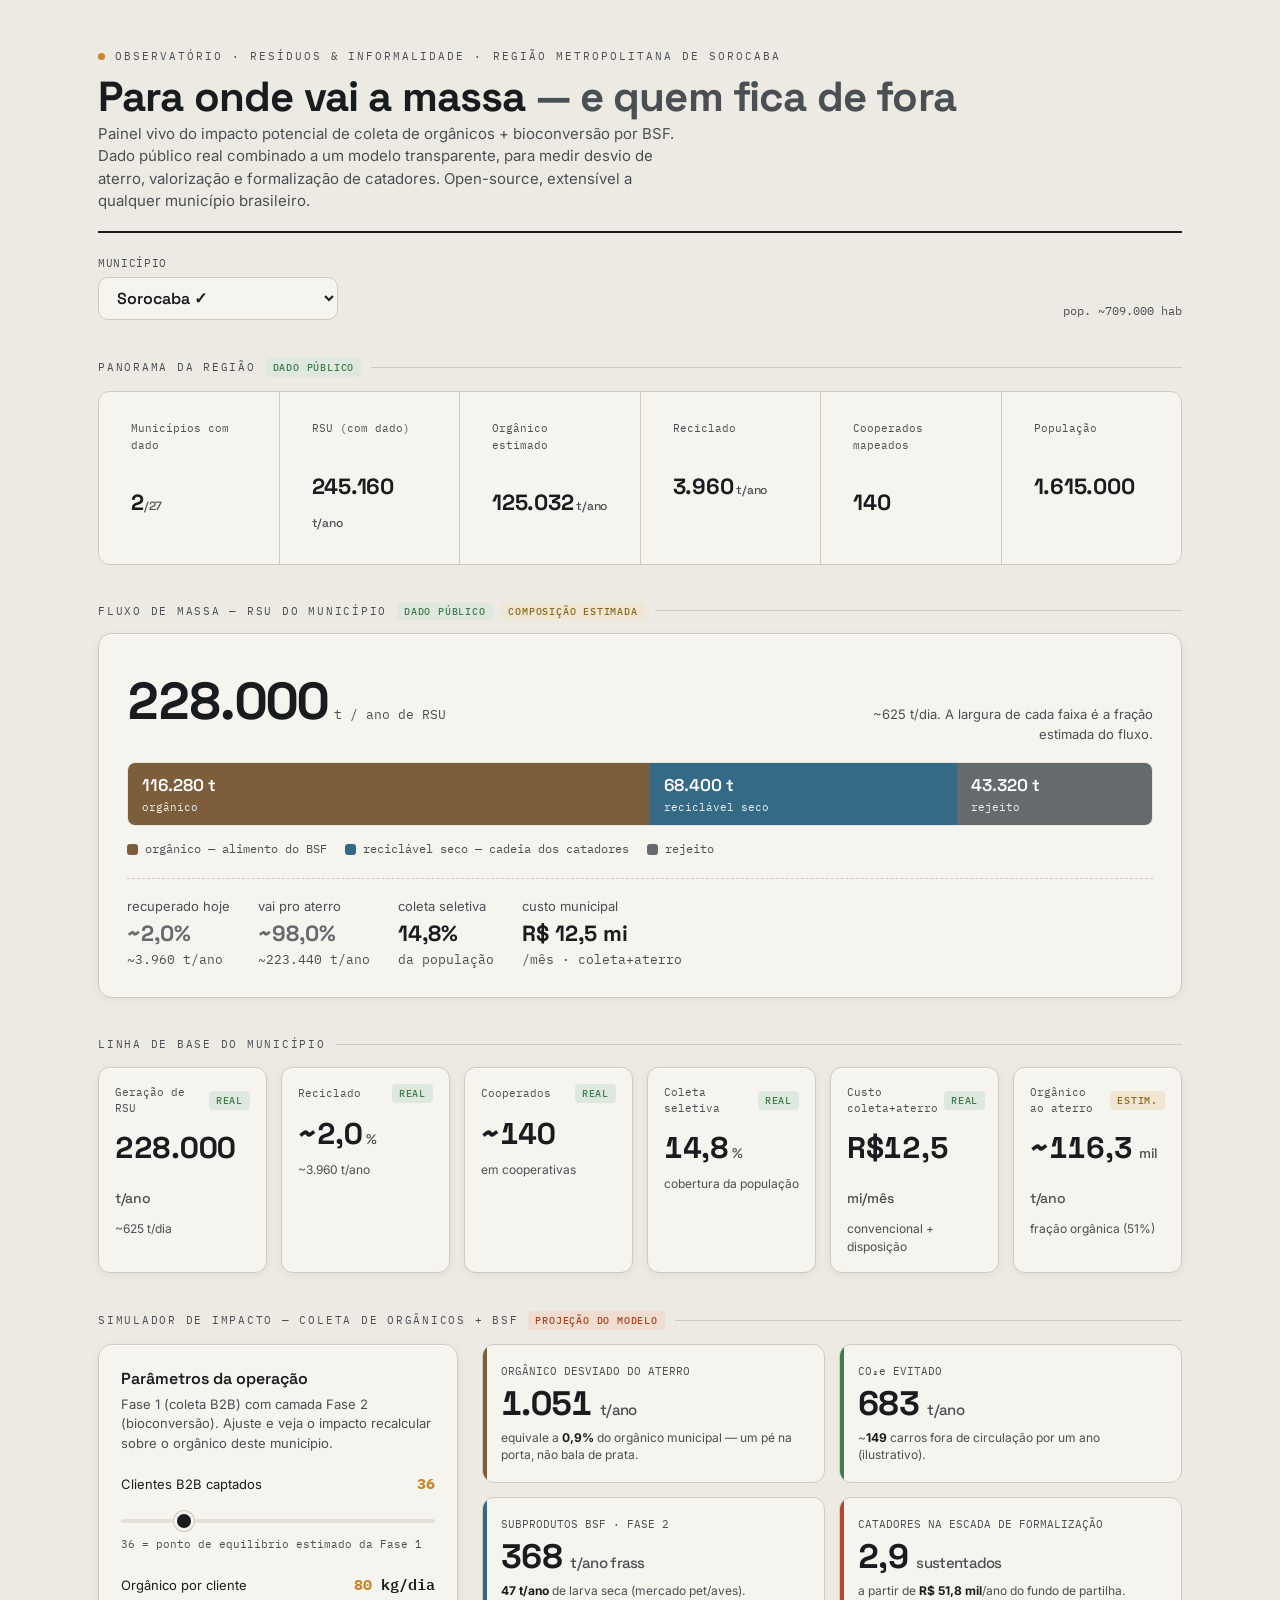
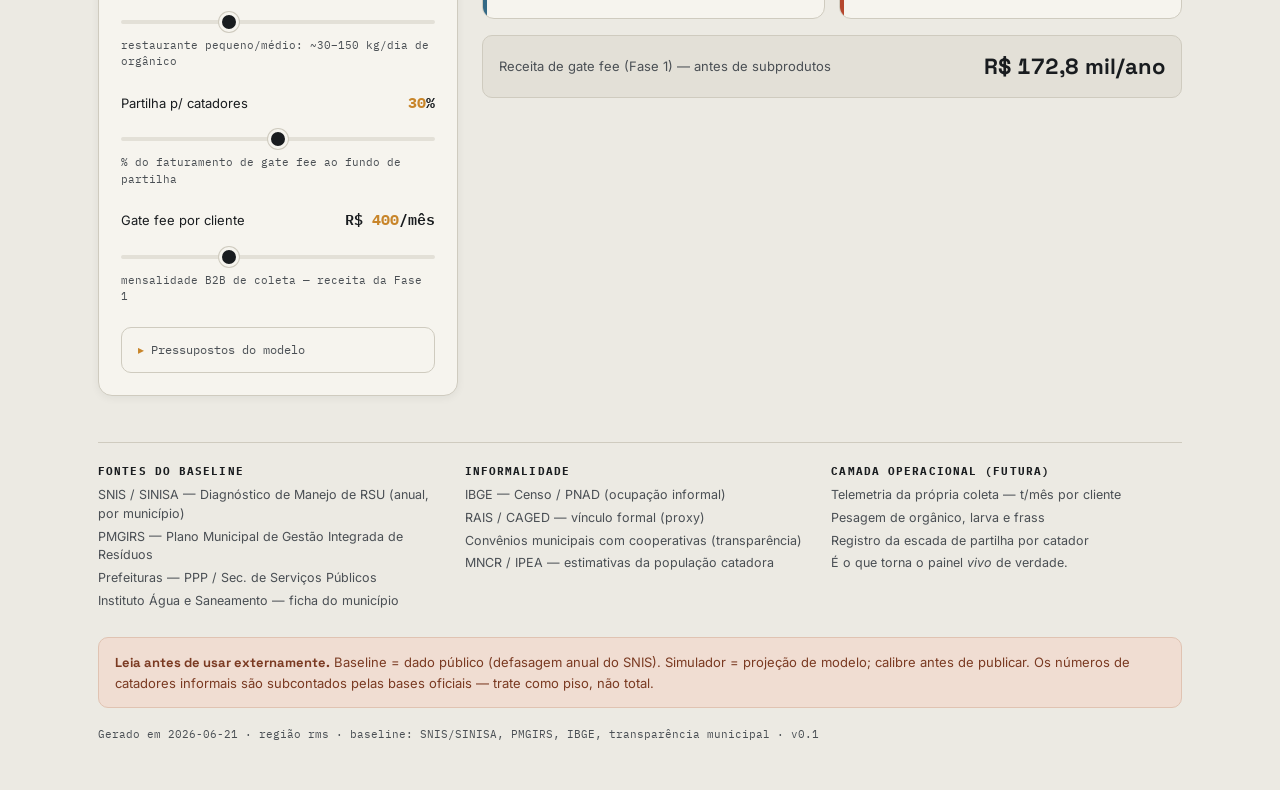
==== site/index.html @ 4cd25c48 "Painel vivo e open-source de resíduos sólidos e informalidade por município brasileiro. Dado público" ====
<!DOCTYPE html>
<html lang="pt-BR">
<head>
<meta charset="UTF-8">
<meta name="viewport" content="width=device-width, initial-scale=1.0">
<title>Observatório de Resíduos &amp; Informalidade</title>
<link rel="preconnect" href="https://fonts.googleapis.com">
<link rel="preconnect" href="https://fonts.gstatic.com" crossorigin>
<link href="https://fonts.googleapis.com/css2?family=Space+Grotesk:wght@400;500;600;700&family=Inter:wght@400;500;600&family=IBM+Plex+Mono:wght@400;500;600&display=swap" rel="stylesheet">
<link rel="stylesheet" href="styles.css">
</head>
<body>

<header>
  <div class="eyebrow"><span class="dot"></span> Observatório · Resíduos &amp; Informalidade · <span id="regName">—</span></div>
  <h1>Para onde vai a massa <em>— e quem fica de fora</em></h1>
  <p class="sub">Painel vivo do impacto potencial de coleta de orgânicos + bioconversão por BSF. Dado público real combinado a um modelo transparente, para medir desvio de aterro, valorização e formalização de catadores. Open-source, extensível a qualquer município brasileiro.</p>
</header>

<div class="controls-top">
  <div class="selwrap">
    <label for="citySel">Município</label>
    <select id="citySel" aria-label="Selecionar município"></select>
  </div>
  <div class="pop" id="popline">—</div>
</div>

<div class="seclabel">Panorama da região <span class="tag real">dado público</span></div>
<div class="region-strip" id="regionStrip"></div>

<div class="seclabel">Fluxo de massa — RSU do município <span id="flowTags"></span></div>
<div id="flowSlot"></div>

<div class="seclabel">Linha de base do município</div>
<div class="kpis" id="kpis"></div>

<div class="seclabel">Simulador de impacto — Coleta de orgânicos + BSF <span class="tag proj">projeção do modelo</span></div>
<div class="sim">
  <div class="panel">
    <h3>Parâmetros da operação</h3>
    <p class="ph">Fase 1 (coleta B2B) com camada Fase 2 (bioconversão). Ajuste e veja o impacto recalcular sobre o orgânico deste município.</p>

    <div class="ctrl">
      <label>Clientes B2B captados <span class="cv mono"><b id="vCli">36</b></span></label>
      <input type="range" id="sCli" min="0" max="200" value="36" step="1">
      <div class="hint" id="hCli"></div>
    </div>
    <div class="ctrl">
      <label>Orgânico por cliente <span class="cv mono"><b id="vKg">80</b> kg/dia</span></label>
      <input type="range" id="sKg" min="20" max="200" value="80" step="5">
      <div class="hint">restaurante pequeno/médio: ~30–150 kg/dia de orgânico</div>
    </div>
    <div class="ctrl">
      <label>Partilha p/ catadores <span class="cv mono"><b id="vSh">30</b>%</span></label>
      <input type="range" id="sSh" min="0" max="60" value="30" step="5">
      <div class="hint">% do faturamento de gate fee ao fundo de partilha</div>
    </div>
    <div class="ctrl">
      <label>Gate fee por cliente <span class="cv mono">R$ <b id="vFee">400</b>/mês</span></label>
      <input type="range" id="sFee" min="150" max="900" value="400" step="25">
      <div class="hint">mensalidade B2B de coleta — receita da Fase 1</div>
    </div>

    <details class="assump"><summary>Pressupostos do modelo</summary>
      <div class="ab" id="assumpBody"></div>
    </details>
  </div>

  <div>
    <div class="out">
      <div class="ocard c1"><div class="o-lab">ORGÂNICO DESVIADO DO ATERRO</div>
        <div class="o-val mono"><span id="oDiv">—</span> <small>t/ano</small></div>
        <div class="o-sub" id="oDivSub"></div></div>
      <div class="ocard c2"><div class="o-lab">CO₂e EVITADO</div>
        <div class="o-val mono"><span id="oCO2">—</span> <small>t/ano</small></div>
        <div class="o-sub">~<b id="oCars">—</b> carros fora de circulação por um ano (ilustrativo).</div></div>
      <div class="ocard c3"><div class="o-lab">SUBPRODUTOS BSF · FASE 2</div>
        <div class="o-val mono"><span id="oFrass">—</span> <small>t/ano frass</small></div>
        <div class="o-sub"><b id="oLarva">—</b> de larva seca (mercado pet/aves).</div></div>
      <div class="ocard c4"><div class="o-lab">CATADORES NA ESCADA DE FORMALIZAÇÃO</div>
        <div class="o-val mono"><span id="oCat">—</span> <small>sustentados</small></div>
        <div class="o-sub">a partir de <b id="oPool">—</b>/ano do fundo de partilha.</div></div>
    </div>
    <div class="revline">
      <span class="rl-lab">Receita de gate fee (Fase 1) — antes de subprodutos</span>
      <span class="rl-val mono" id="rev">—</span>
    </div>
  </div>
</div>

<footer>
  <div class="srcgrid">
    <div><h4>Fontes do baseline</h4>
      <p>SNIS / SINISA — Diagnóstico de Manejo de RSU (anual, por município)</p>
      <p>PMGIRS — Plano Municipal de Gestão Integrada de Resíduos</p>
      <p>Prefeituras — PPP / Sec. de Serviços Públicos</p>
      <p>Instituto Água e Saneamento — ficha do município</p></div>
    <div><h4>Informalidade</h4>
      <p>IBGE — Censo / PNAD (ocupação informal)</p>
      <p>RAIS / CAGED — vínculo formal (proxy)</p>
      <p>Convênios municipais com cooperativas (transparência)</p>
      <p>MNCR / IPEA — estimativas da população catadora</p></div>
    <div><h4>Camada operacional (futura)</h4>
      <p>Telemetria da própria coleta — t/mês por cliente</p>
      <p>Pesagem de orgânico, larva e frass</p>
      <p>Registro da escada de partilha por catador</p>
      <p>É o que torna o painel <em>vivo</em> de verdade.</p></div>
  </div>
  <div class="caveat" id="caveat"></div>
  <div class="foot-meta" id="footMeta">—</div>
</footer>

<script src="app.js"></script>
</body>
</html>
---- site/styles.css ----
:root{
  --paper:#ECEAE3; --paper-2:#E3E0D7; --card:#F6F4EE;
  --ink:#191C1F; --ink-2:#4A4F54; --line:#CFCBBF;
  --organic:#7C5E3C; --recic:#356A86; --rejeito:#646A6E;
  --desvio:#C8852A; --catador:#B5472E; --good:#3E7C4E;
  --shadow:0 1px 0 #fff inset, 0 2px 8px rgba(25,28,31,.06);
}
*{box-sizing:border-box;margin:0;padding:0}
html{-webkit-text-size-adjust:100%}
body{background:var(--paper);color:var(--ink);font-family:'Inter',system-ui,sans-serif;
  line-height:1.5;padding:clamp(16px,4vw,48px);max-width:1180px;margin:0 auto}
.mono{font-family:'IBM Plex Mono',monospace;font-variant-numeric:tabular-nums}
h1,h2,h3,.disp{font-family:'Space Grotesk',sans-serif}
a{color:var(--recic)}

header{border-bottom:2px solid var(--ink);padding-bottom:18px;margin-bottom:6px}
.eyebrow{font-family:'IBM Plex Mono',monospace;font-size:11px;letter-spacing:.18em;
  text-transform:uppercase;color:var(--ink-2);display:flex;gap:10px;align-items:center;flex-wrap:wrap}
.eyebrow .dot{width:7px;height:7px;border-radius:50%;background:var(--desvio);display:inline-block}
h1{font-size:clamp(26px,5vw,42px);font-weight:700;letter-spacing:-.02em;line-height:1.05;margin:10px 0 4px}
h1 em{font-style:normal;color:var(--ink-2)}
.sub{color:var(--ink-2);font-size:15px;max-width:64ch}

.controls-top{display:flex;justify-content:space-between;align-items:flex-end;gap:16px;flex-wrap:wrap;margin:22px 0 10px}
.selwrap{display:flex;flex-direction:column;gap:6px}
.selwrap label{font-family:'IBM Plex Mono';font-size:11px;letter-spacing:.06em;text-transform:uppercase;color:var(--ink-2)}
select{font-family:'Space Grotesk';font-weight:600;font-size:16px;padding:9px 14px;border:1px solid var(--line);
  border-radius:10px;background:var(--card);color:var(--ink);min-width:240px;cursor:pointer}
select:focus-visible{outline:2px solid var(--desvio);outline-offset:2px}
.pop{font-family:'IBM Plex Mono';font-size:12px;color:var(--ink-2);text-align:right}

.seclabel{font-family:'IBM Plex Mono';font-size:11px;letter-spacing:.16em;text-transform:uppercase;
  color:var(--ink-2);margin:38px 0 14px;display:flex;align-items:center;gap:10px}
.seclabel::after{content:"";flex:1;height:1px;background:var(--line)}
.tag{font-family:'IBM Plex Mono';font-size:10px;letter-spacing:.08em;padding:2px 7px;border-radius:4px;text-transform:uppercase;font-weight:500;white-space:nowrap}
.tag.real{background:#dfe8df;color:var(--good)} .tag.est{background:#efe6d4;color:#8a6a1f}
.tag.proj,.tag.pend{background:#f0ddd2;color:#a8431f}

.region-strip{display:grid;grid-template-columns:repeat(auto-fit,minmax(140px,1fr));gap:1px;background:var(--line);
  border:1px solid var(--line);border-radius:12px;overflow:hidden;margin-bottom:8px}
.region-strip div{background:var(--card);padding:14px 16px}
.region-strip .rs-l{font-family:'IBM Plex Mono';font-size:11px;color:var(--ink-2);margin-bottom:5px}
.region-strip .rs-v{font-family:'Space Grotesk';font-weight:700;font-size:22px;letter-spacing:-.01em}
.region-strip .rs-v small{font-size:12px;color:var(--ink-2);font-weight:500}

.flowwrap{background:var(--card);border:1px solid var(--line);border-radius:14px;padding:clamp(18px,3vw,28px);box-shadow:var(--shadow)}
.flow-top{display:flex;justify-content:space-between;align-items:baseline;flex-wrap:wrap;gap:8px}
.flow-total .n{font-family:'Space Grotesk';font-size:clamp(30px,6vw,52px);font-weight:700;letter-spacing:-.02em}
.flow-total .u{font-family:'IBM Plex Mono';font-size:13px;color:var(--ink-2);margin-left:6px}
.flow-cap{font-size:13px;color:var(--ink-2);max-width:36ch;text-align:right}
.bar{display:flex;height:64px;border-radius:8px;overflow:hidden;margin:18px 0 6px;border:1px solid rgba(0,0,0,.06)}
.seg{display:flex;flex-direction:column;justify-content:center;padding:0 14px;color:#fff;
  transition:flex-basis .6s cubic-bezier(.4,0,.2,1);min-width:0}
.seg .sl{font-family:'IBM Plex Mono';font-size:11px;opacity:.9;white-space:nowrap;overflow:hidden;text-overflow:ellipsis}
.seg .sv{font-family:'Space Grotesk';font-weight:600;font-size:clamp(13px,2vw,17px)}
.seg.organic{background:var(--organic)} .seg.recic{background:var(--recic)} .seg.rejeito{background:var(--rejeito)}
.legend{display:flex;gap:18px;flex-wrap:wrap;font-family:'IBM Plex Mono';font-size:12px;color:var(--ink-2);margin-top:14px}
.legend span{display:inline-flex;align-items:center;gap:7px}
.legend i{width:11px;height:11px;border-radius:3px;display:inline-block}
.fate{margin-top:20px;padding-top:18px;border-top:1px dashed var(--line);display:flex;gap:28px;flex-wrap:wrap}
.fate div{font-size:13px;color:var(--ink-2)}
.fate b{font-family:'Space Grotesk';font-size:22px;color:var(--ink);display:block;font-weight:700}
.fate .bad{color:var(--rejeito)}

.pendbox{background:var(--card);border:1px dashed var(--line);border-radius:14px;padding:32px;text-align:center;color:var(--ink-2)}
.pendbox b{font-family:'Space Grotesk';color:var(--ink);font-size:18px;display:block;margin-bottom:6px}

.kpis{display:grid;grid-template-columns:repeat(auto-fit,minmax(160px,1fr));gap:14px}
.kpi{background:var(--card);border:1px solid var(--line);border-radius:12px;padding:16px;box-shadow:var(--shadow)}
.kpi .k-lab{font-family:'IBM Plex Mono';font-size:11px;color:var(--ink-2);display:flex;justify-content:space-between;align-items:center;gap:6px;margin-bottom:8px}
.kpi .k-val{font-family:'Space Grotesk';font-size:clamp(22px,3.4vw,30px);font-weight:700;letter-spacing:-.01em}
.kpi .k-val small{font-size:14px;color:var(--ink-2);font-weight:500;margin-left:3px}
.kpi .k-note{font-size:12px;color:var(--ink-2);margin-top:5px}
.kpi.pend .k-val{color:var(--ink-2)}

.sim{display:grid;grid-template-columns:minmax(260px,360px) 1fr;gap:24px;align-items:start}
@media(max-width:760px){.sim{grid-template-columns:1fr}}
.panel{background:var(--card);border:1px solid var(--line);border-radius:14px;padding:22px;box-shadow:var(--shadow)}
.panel h3{font-size:16px;font-weight:600;margin-bottom:4px}
.panel .ph{font-size:13px;color:var(--ink-2);margin-bottom:20px}
.ctrl{margin-bottom:22px}
.ctrl label{display:flex;justify-content:space-between;align-items:baseline;font-size:13px;margin-bottom:9px}
.ctrl label .cv{font-family:'IBM Plex Mono';font-weight:600;font-size:15px}
.ctrl label .cv b{color:var(--desvio)}
input[type=range]{-webkit-appearance:none;appearance:none;width:100%;height:4px;border-radius:4px;background:var(--paper-2);outline:none}
input[type=range]::-webkit-slider-thumb{-webkit-appearance:none;width:20px;height:20px;border-radius:50%;background:var(--ink);cursor:pointer;border:3px solid var(--card);box-shadow:0 0 0 1px var(--line)}
input[type=range]::-moz-range-thumb{width:20px;height:20px;border-radius:50%;background:var(--ink);cursor:pointer;border:3px solid var(--card)}
input[type=range]:focus-visible::-webkit-slider-thumb{box-shadow:0 0 0 3px var(--desvio)}
.hint{font-size:11px;color:var(--ink-2);margin-top:7px;font-family:'IBM Plex Mono'}

.out{display:grid;grid-template-columns:1fr 1fr;gap:14px}
@media(max-width:480px){.out{grid-template-columns:1fr}}
.ocard{background:var(--card);border:1px solid var(--line);border-radius:12px;padding:18px;position:relative;overflow:hidden}
.ocard::before{content:"";position:absolute;left:0;top:0;bottom:0;width:4px}
.ocard.c1::before{background:var(--organic)} .ocard.c2::before{background:var(--good)}
.ocard.c3::before{background:var(--recic)} .ocard.c4::before{background:var(--catador)}
.ocard .o-lab{font-family:'IBM Plex Mono';font-size:11px;color:var(--ink-2);margin-bottom:8px}
.ocard .o-val{font-family:'Space Grotesk';font-size:clamp(26px,4vw,34px);font-weight:700;letter-spacing:-.02em;line-height:1}
.ocard .o-val small{font-size:15px;color:var(--ink-2);font-weight:500}
.ocard .o-sub{font-size:12px;color:var(--ink-2);margin-top:8px;line-height:1.45}
.ocard .o-sub b{color:var(--ink)}
.revline{margin-top:16px;background:var(--paper-2);border:1px solid var(--line);border-radius:10px;padding:14px 16px;display:flex;justify-content:space-between;align-items:center;flex-wrap:wrap;gap:8px}
.revline .rl-lab{font-size:13px;color:var(--ink-2)} .revline .rl-val{font-family:'Space Grotesk';font-weight:700;font-size:22px}

details.assump{margin-top:16px;border:1px solid var(--line);border-radius:10px;background:var(--card)}
details.assump summary{cursor:pointer;padding:13px 16px;font-family:'IBM Plex Mono';font-size:12px;color:var(--ink-2);list-style:none}
details.assump summary::-webkit-details-marker{display:none}
details.assump summary::before{content:"▸ ";color:var(--desvio)}
details.assump[open] summary::before{content:"▾ "}
details.assump .ab{padding:0 16px 16px;font-size:12.5px;color:var(--ink-2);line-height:1.7}
details.assump .ab code{font-family:'IBM Plex Mono';background:var(--paper-2);padding:1px 5px;border-radius:4px;color:var(--ink)}

footer{margin-top:46px;border-top:1px solid var(--line);padding-top:20px}
.srcgrid{display:grid;grid-template-columns:repeat(auto-fit,minmax(220px,1fr));gap:16px;font-size:12.5px;color:var(--ink-2)}
.srcgrid h4{font-family:'IBM Plex Mono';font-size:11px;letter-spacing:.1em;text-transform:uppercase;color:var(--ink);margin-bottom:7px}
.srcgrid p{margin-bottom:4px}
.caveat{margin-top:22px;background:#f0ddd2;border:1px solid #e0c3b2;border-radius:10px;padding:14px 16px;font-size:13px;color:#7a3a22;line-height:1.55}
.caveat b{font-family:'Space Grotesk'}
.foot-meta{margin-top:18px;font-family:'IBM Plex Mono';font-size:11px;color:var(--ink-2)}
.err{background:#f0ddd2;border:1px solid #e0c3b2;border-radius:12px;padding:24px;color:#7a3a22}
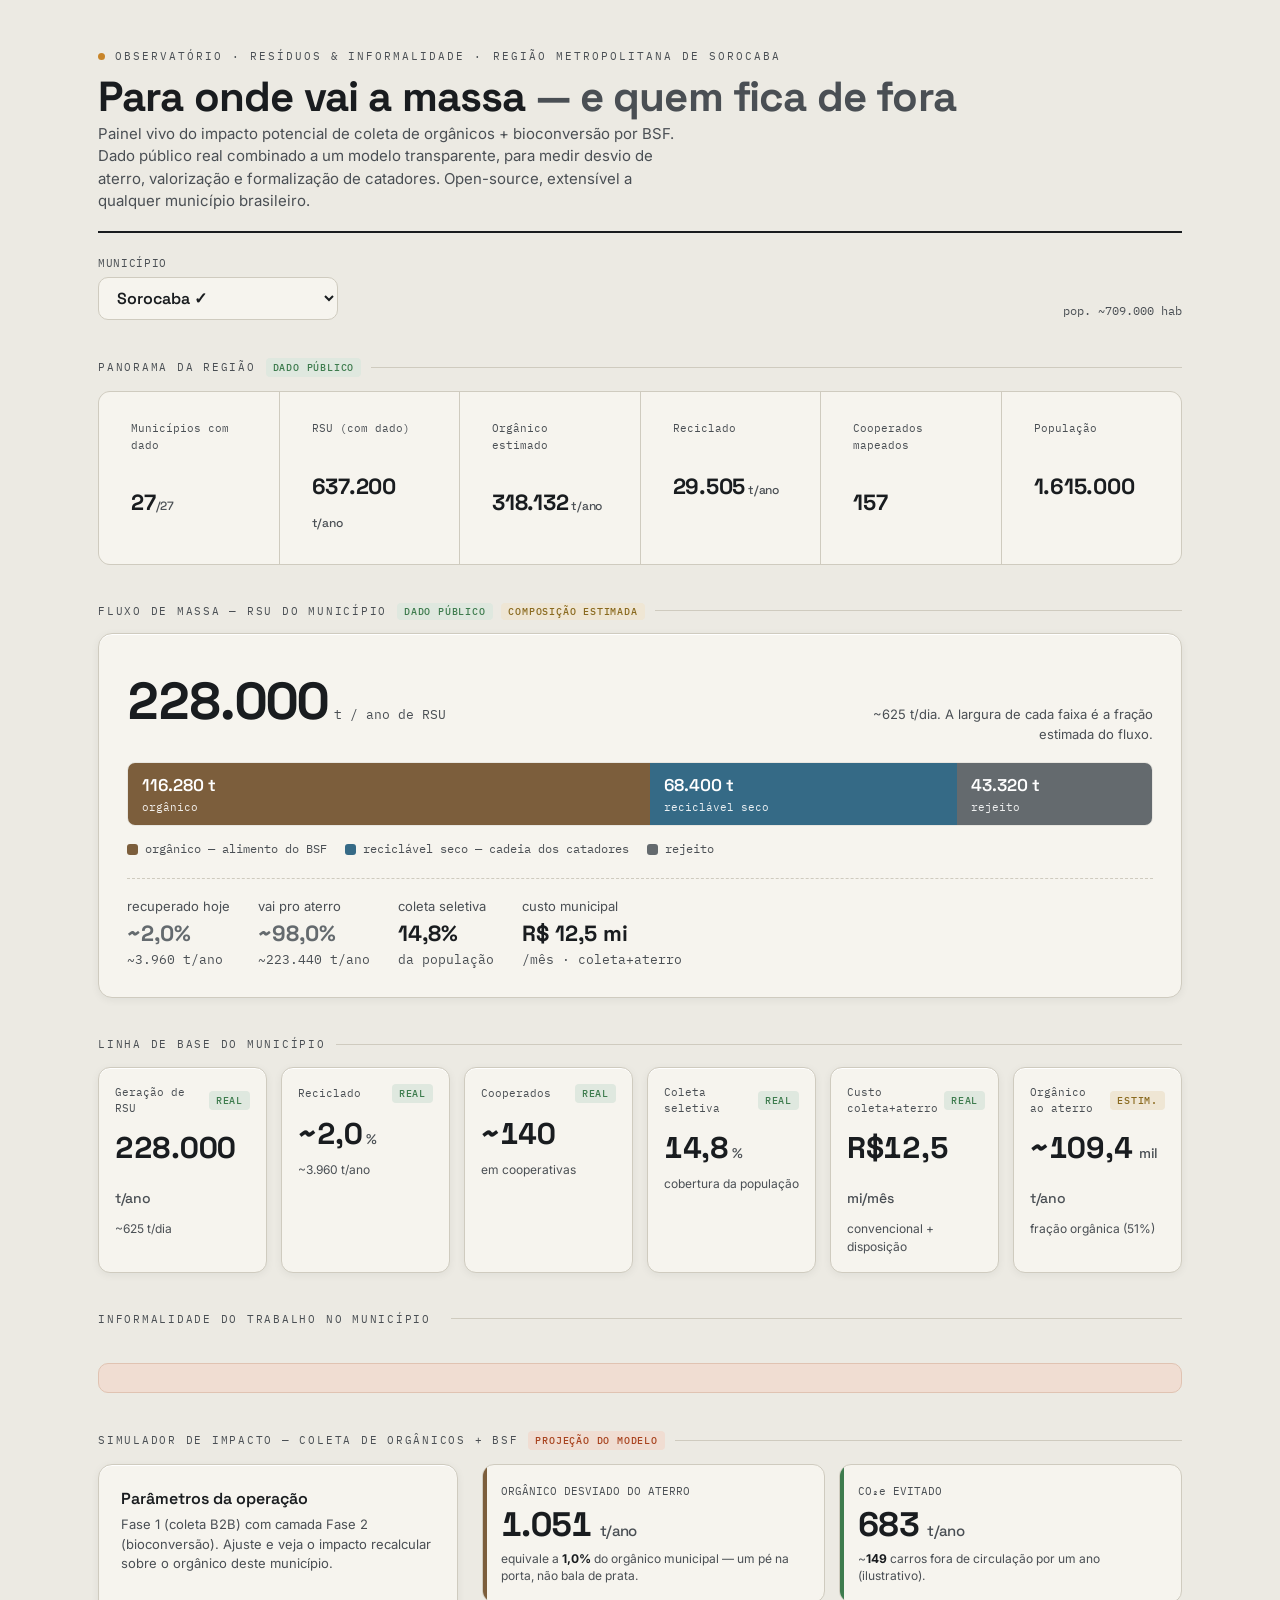
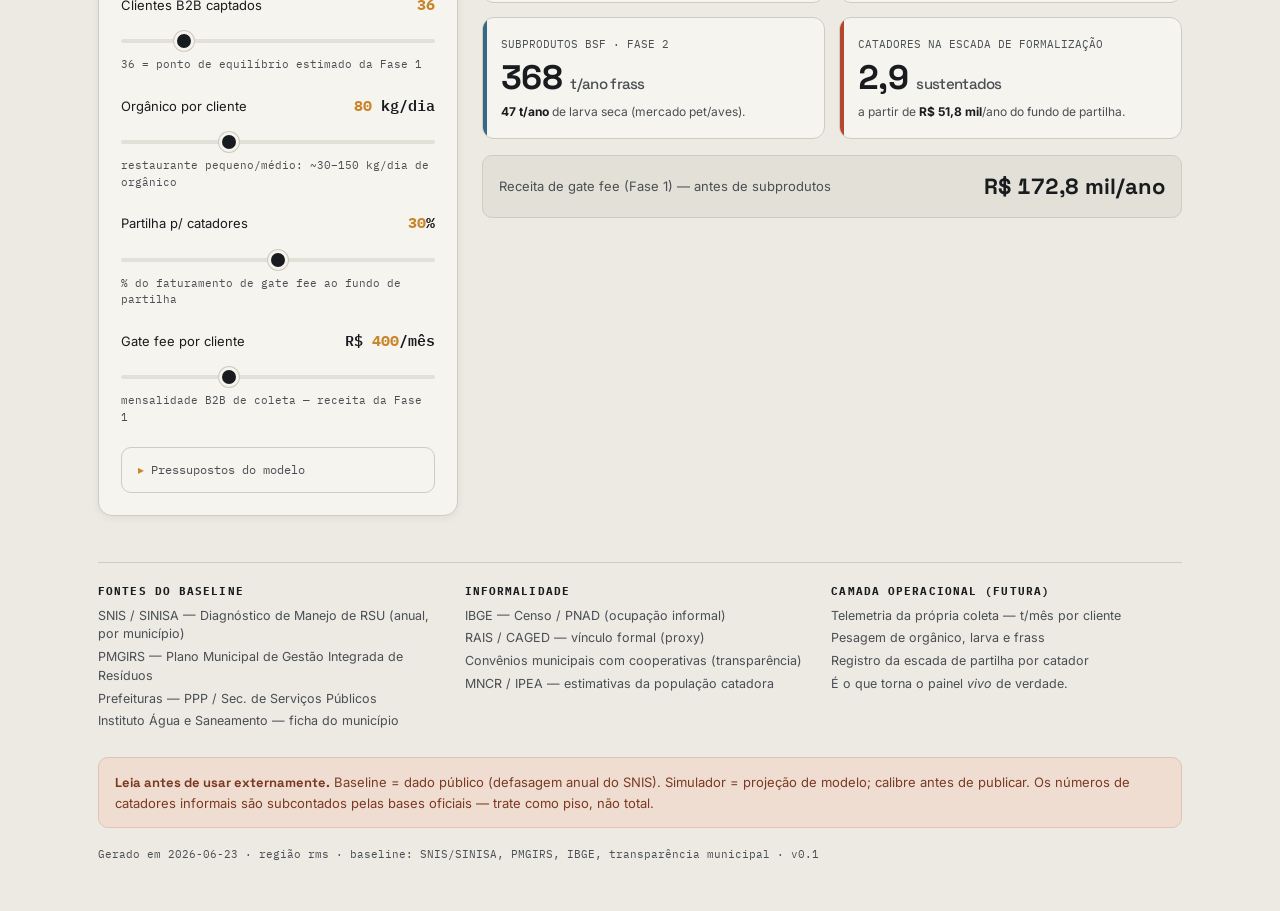
==== commit b2f91771: "feat(02-03): adicionar slots HTML para seção de informalidade - div.seclabel + span#infTags para tít" ====
--- a/site/index.html
+++ b/site/index.html
@@ -33,6 +33,11 @@
 
 <div class="seclabel">Linha de base do município</div>
 <div class="kpis" id="kpis"></div>
+
+<div class="seclabel">Informalidade do trabalho no município <span id="infTags"></span></div>
+<div class="kpis" id="kpisInf"></div>
+<div class="caveat" id="infSubcount" style="display:block"></div>
+<div id="pnadRegional"></div>
 
 <div class="seclabel">Simulador de impacto — Coleta de orgânicos + BSF <span class="tag proj">projeção do modelo</span></div>
 <div class="sim">
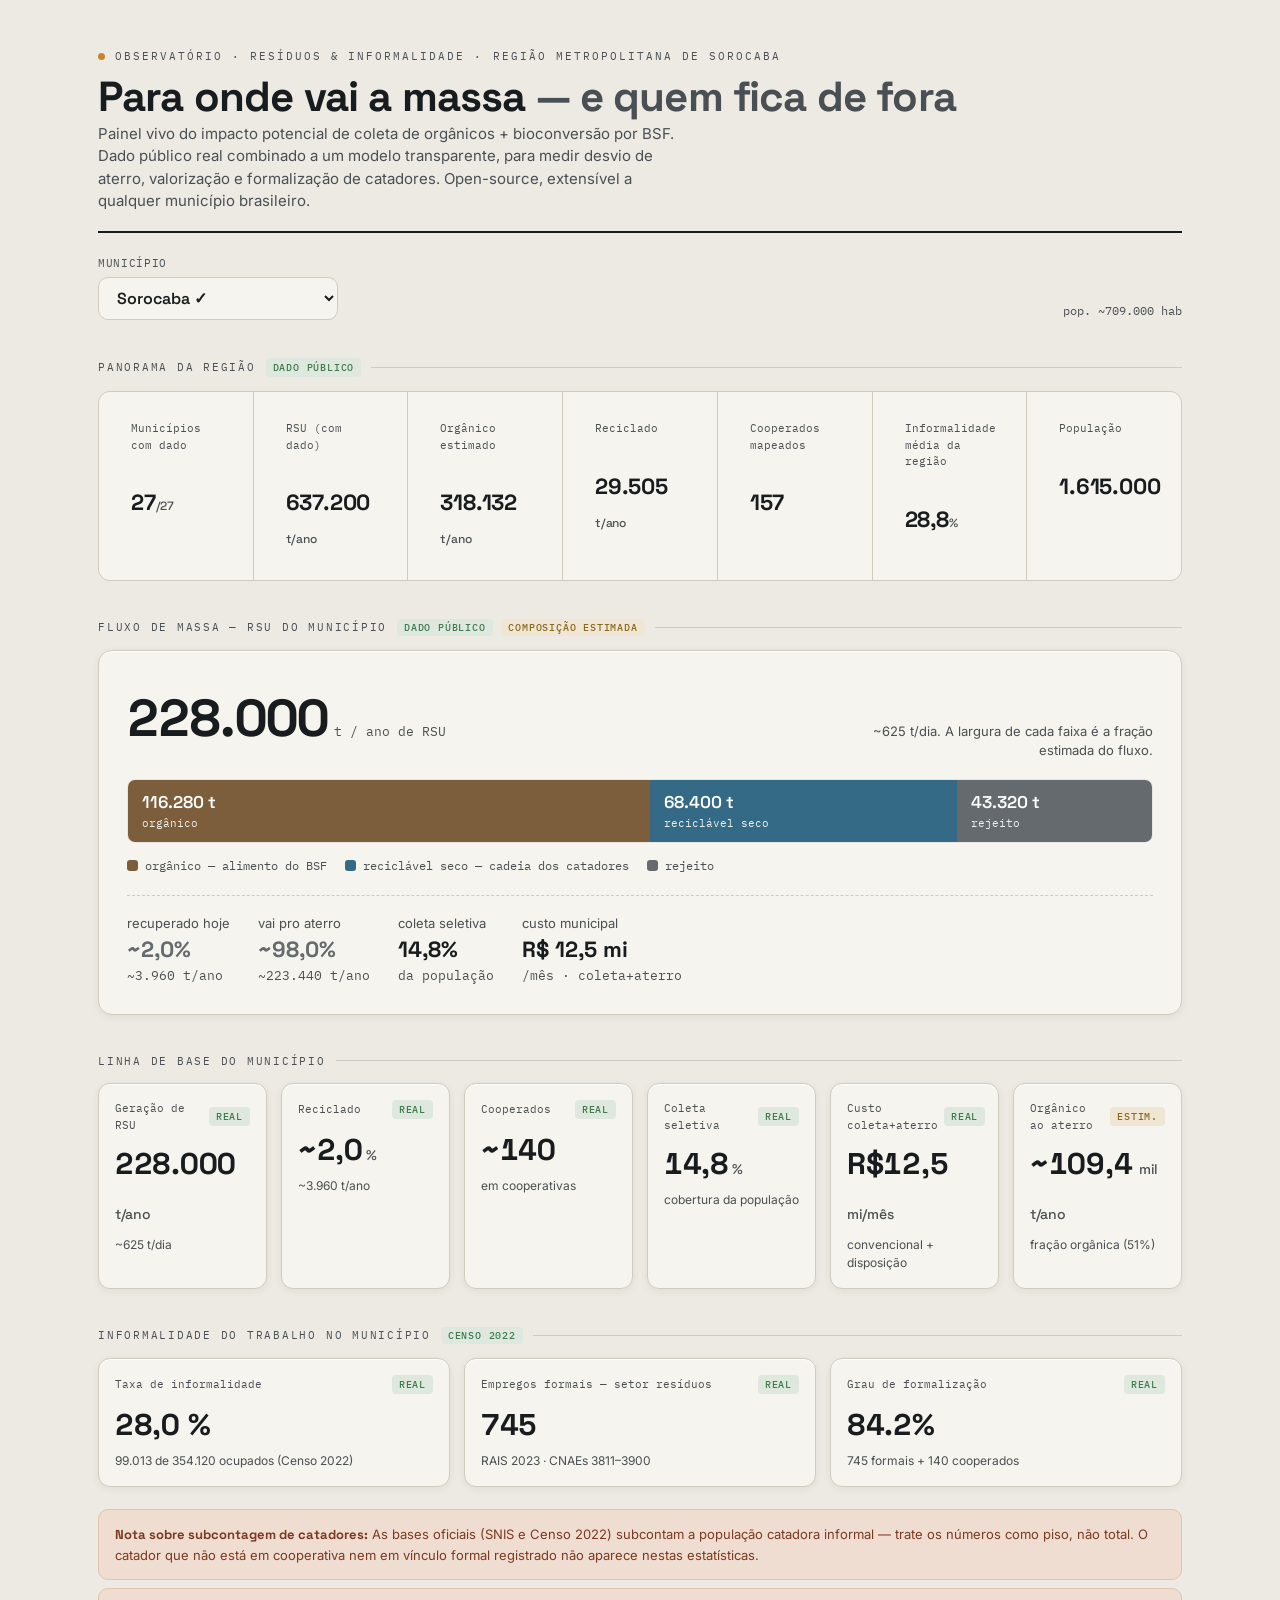
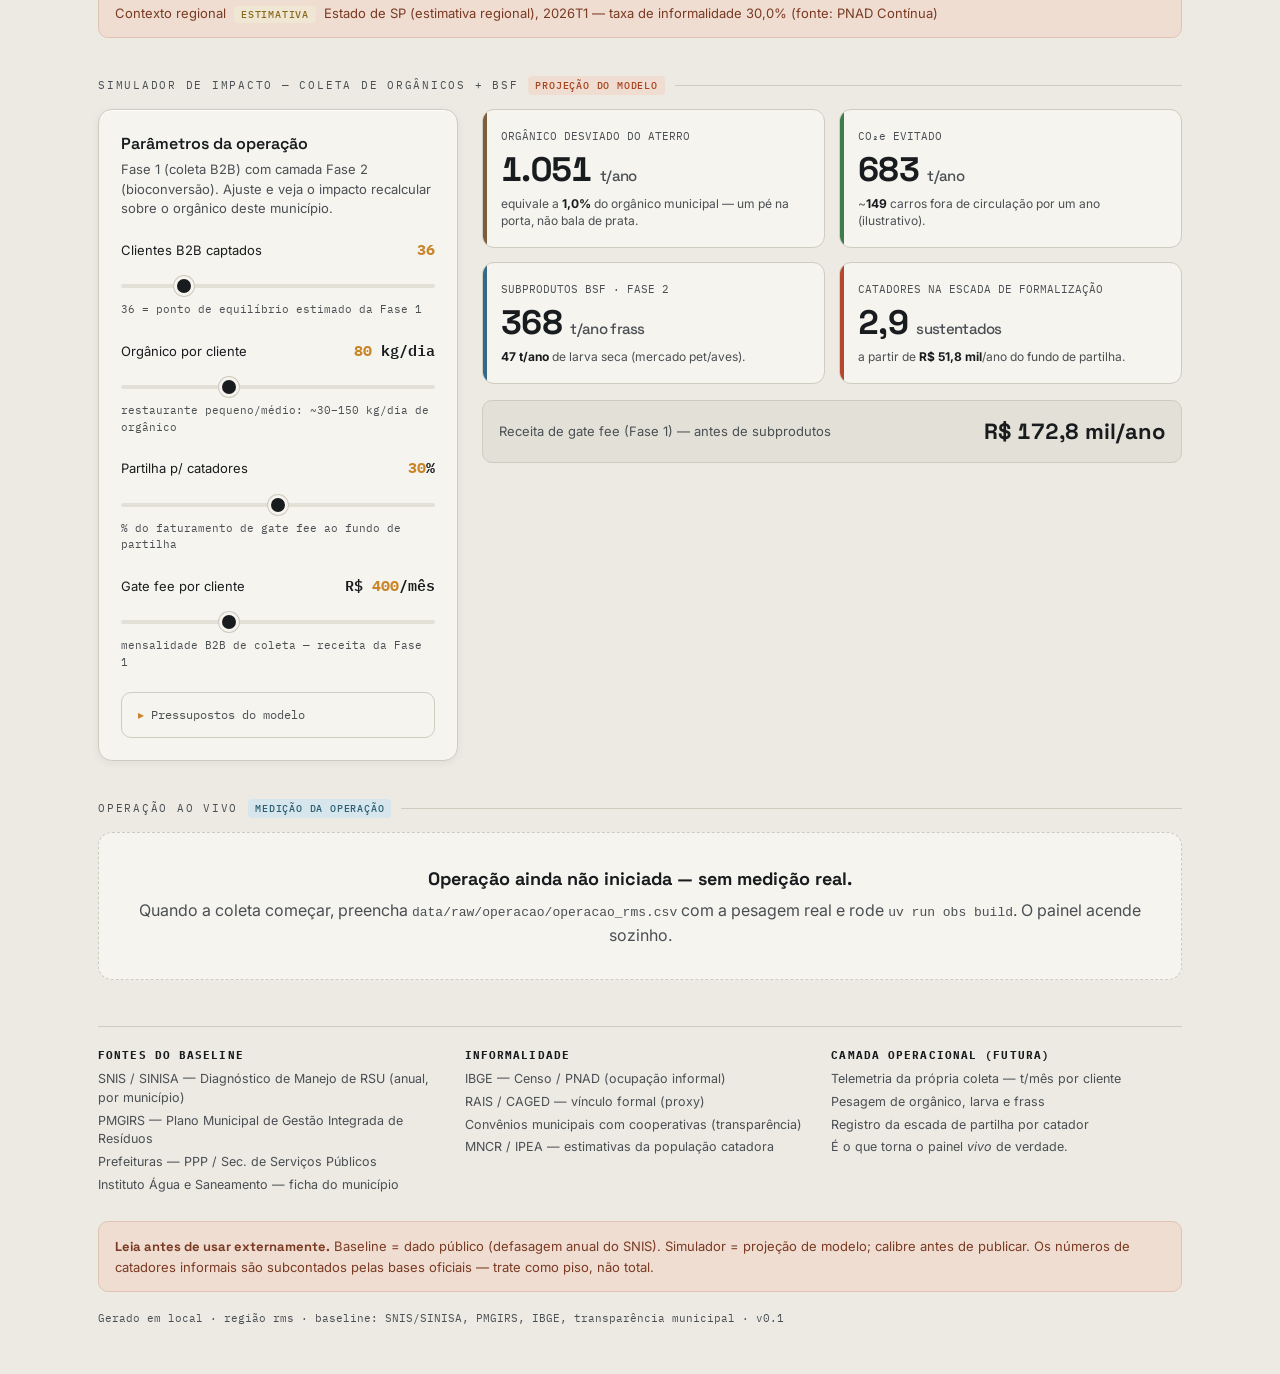
==== commit 336eb2c5: "feat(05-01): seção 'Operação ao vivo' com estado vazio honesto + testes (LIVE-02) - index.html: secl" ====
--- a/site/index.html
+++ b/site/index.html
@@ -93,6 +93,9 @@
   </div>
 </div>
 
+<div class="seclabel">Operação ao vivo <span class="tag live">medição da operação</span></div>
+<div id="opSlot"></div>
+
 <footer>
   <div class="srcgrid">
     <div><h4>Fontes do baseline</h4>
--- a/site/styles.css
+++ b/site/styles.css
@@ -35,6 +35,8 @@
 .tag{font-family:'IBM Plex Mono';font-size:10px;letter-spacing:.08em;padding:2px 7px;border-radius:4px;text-transform:uppercase;font-weight:500;white-space:nowrap}
 .tag.real{background:#dfe8df;color:var(--good)} .tag.est{background:#efe6d4;color:#8a6a1f}
 .tag.proj,.tag.pend{background:#f0ddd2;color:#a8431f}
+/* Telemetria real da operação — classe visual dedicada, inconfundível das 3 acima (regra sagrada) */
+.tag.live{background:#d6e6ec;color:#2c5f73}
 
 .region-strip{display:grid;grid-template-columns:repeat(auto-fit,minmax(140px,1fr));gap:1px;background:var(--line);
   border:1px solid var(--line);border-radius:12px;overflow:hidden;margin-bottom:8px}
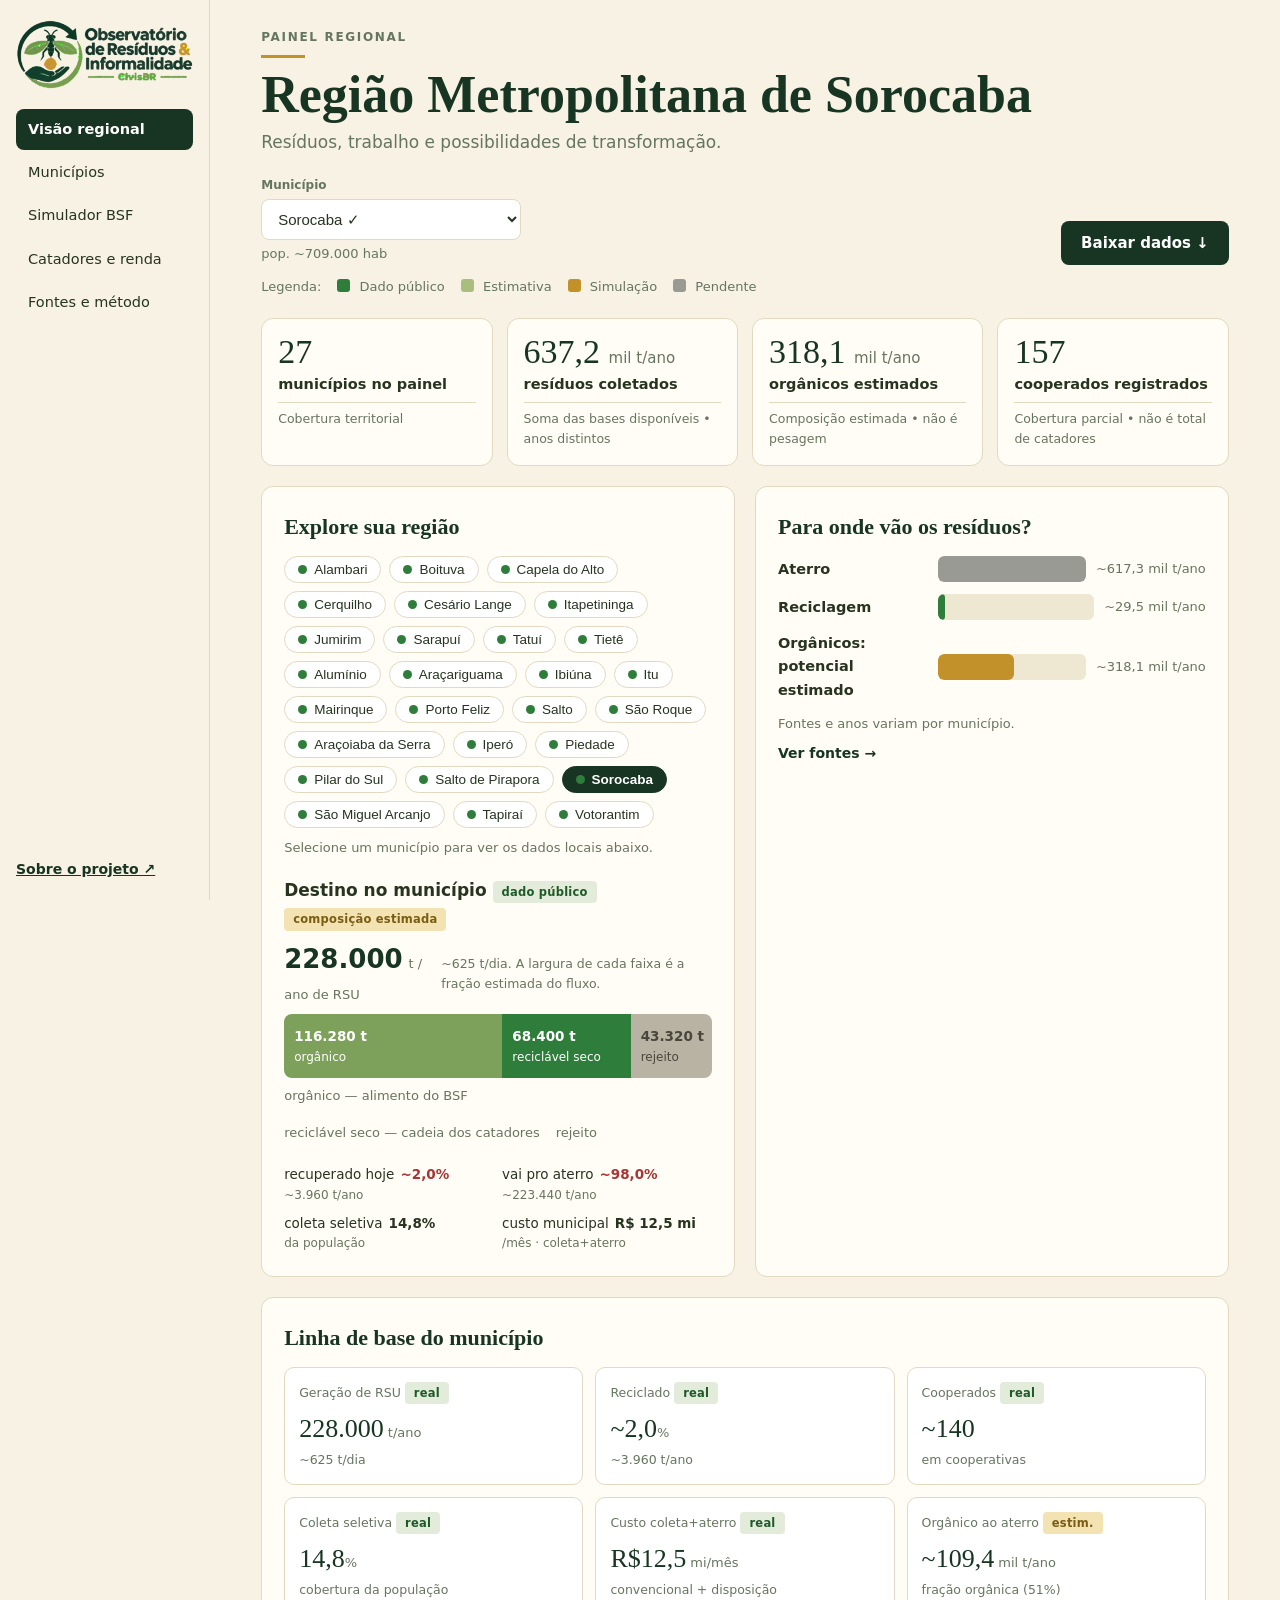
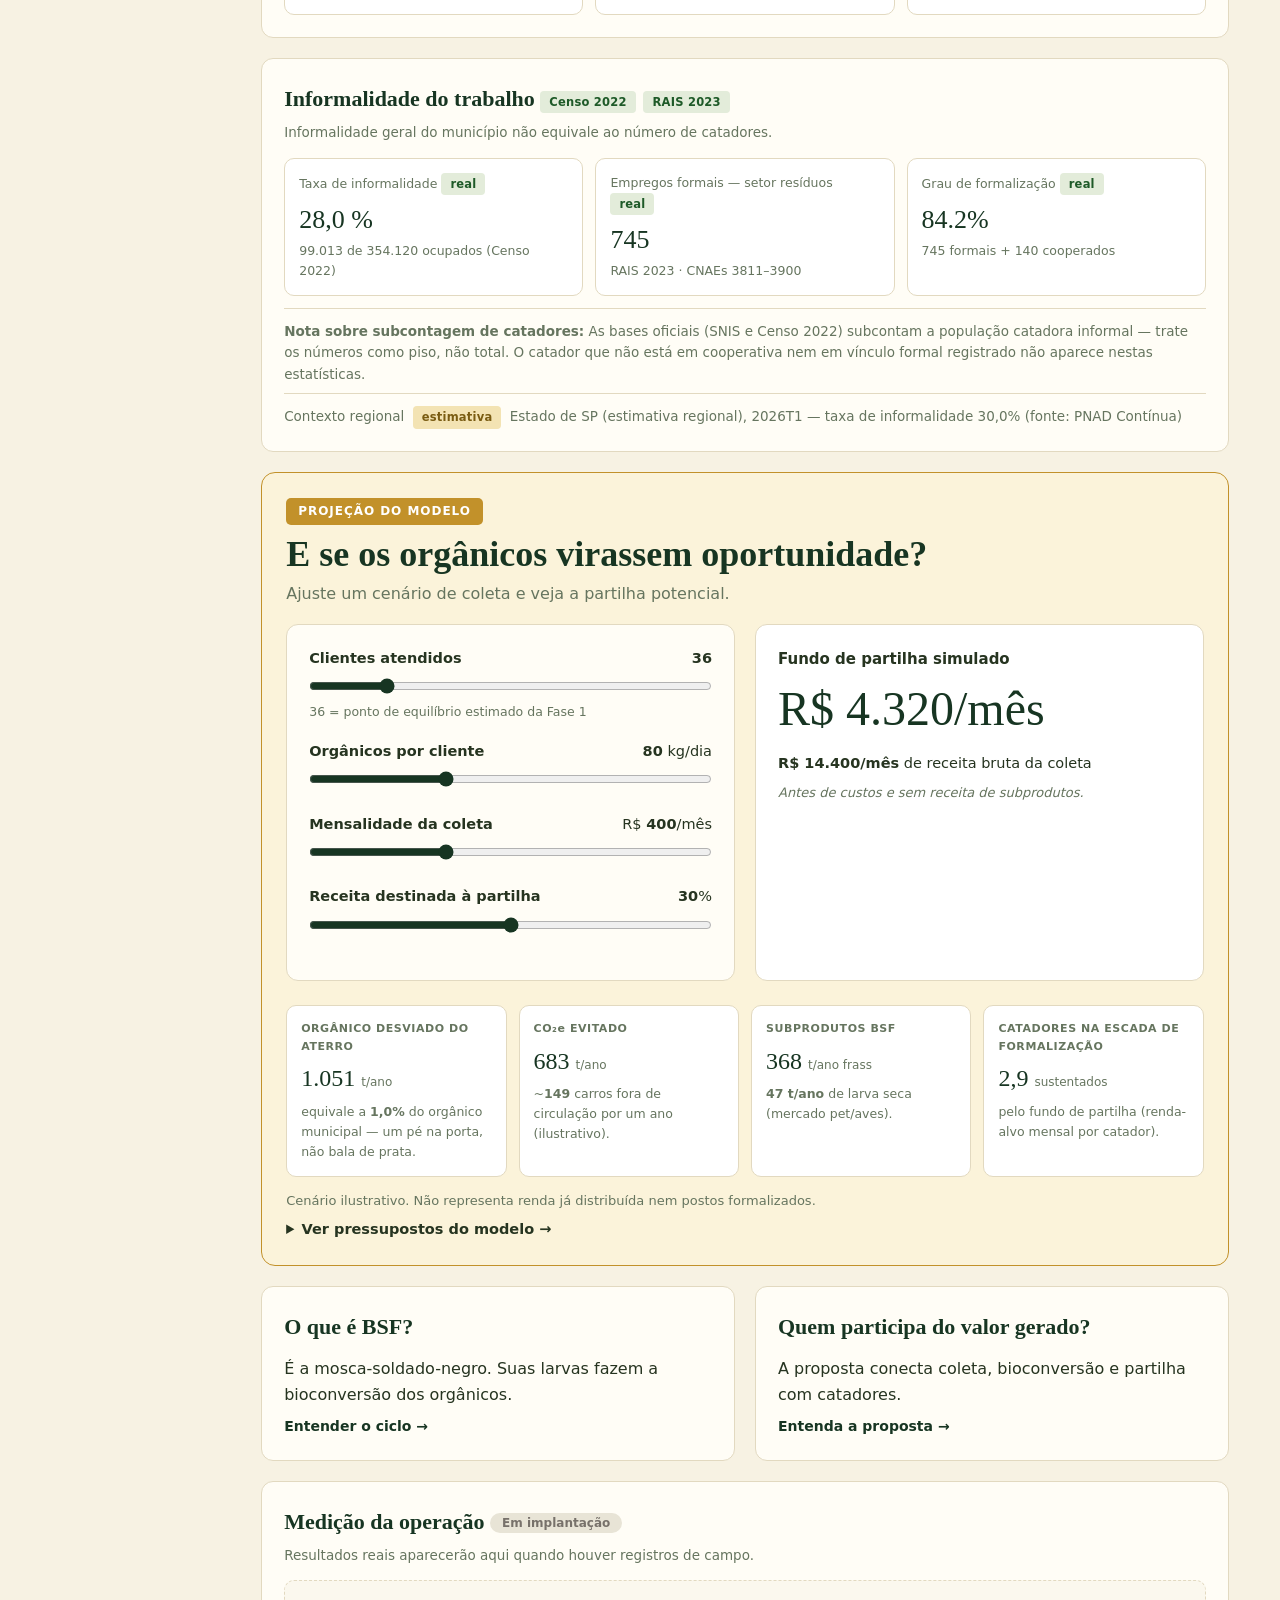
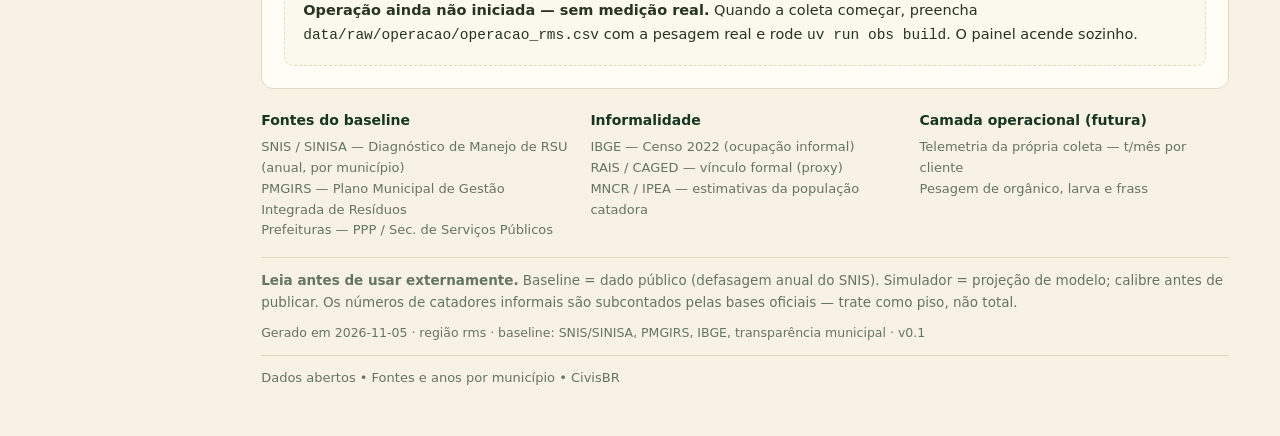
==== commit 86c68076: "Aplica identidade do Observatorio e redesenha painel e pagina Logo com fundo transparente em README," ====
--- a/site/index.html
+++ b/site/index.html
@@ -3,75 +3,111 @@
 <head>
 <meta charset="UTF-8">
 <meta name="viewport" content="width=device-width, initial-scale=1.0">
-<title>Observatório de Resíduos &amp; Informalidade</title>
-<link rel="preconnect" href="https://fonts.googleapis.com">
-<link rel="preconnect" href="https://fonts.gstatic.com" crossorigin>
-<link href="https://fonts.googleapis.com/css2?family=Space+Grotesk:wght@400;500;600;700&family=Inter:wght@400;500;600&family=IBM+Plex+Mono:wght@400;500;600&display=swap" rel="stylesheet">
+<title>Região Metropolitana de Sorocaba — Observatório de Resíduos &amp; Informalidade</title>
+<meta name="description" content="Resíduos, trabalho e possibilidades de transformação na Região Metropolitana de Sorocaba.">
+<link rel="icon" href="assets/favicon.png">
 <link rel="stylesheet" href="styles.css">
 </head>
 <body>
 
-<header>
-  <div class="eyebrow"><span class="dot"></span> Observatório · Resíduos &amp; Informalidade · <span id="regName">—</span></div>
-  <h1>Para onde vai a massa <em>— e quem fica de fora</em></h1>
-  <p class="sub">Painel vivo do impacto potencial de coleta de orgânicos + bioconversão por BSF. Dado público real combinado a um modelo transparente, para medir desvio de aterro, valorização e formalização de catadores. Open-source, extensível a qualquer município brasileiro.</p>
-</header>
+<aside class="side">
+  <img class="side-logo" src="assets/logo.png" alt="Observatório de Resíduos &amp; Informalidade — CivisBR">
+  <nav class="side-nav" aria-label="Seções do painel">
+    <a href="#visao" class="active">Visão regional</a>
+    <a href="#municipios">Municípios</a>
+    <a href="#simulador">Simulador BSF</a>
+    <a href="#informalidade">Catadores e renda</a>
+    <a href="#fontes">Fontes e método</a>
+  </nav>
+  <a class="side-about" href="https://civisbr.github.io/residuos-informalidade-rms/">Sobre o projeto ↗</a>
+</aside>
 
-<div class="controls-top">
-  <div class="selwrap">
-    <label for="citySel">Município</label>
-    <select id="citySel" aria-label="Selecionar município"></select>
-  </div>
-  <div class="pop" id="popline">—</div>
-</div>
+<main class="main">
+  <p class="eyebrow">PAINEL REGIONAL</p>
+  <h1 id="regName">—</h1>
+  <p class="sub">Resíduos, trabalho e possibilidades de transformação.</p>
 
-<div class="seclabel">Panorama da região <span class="tag real">dado público</span></div>
-<div class="region-strip" id="regionStrip"></div>
-
-<div class="seclabel">Fluxo de massa — RSU do município <span id="flowTags"></span></div>
-<div id="flowSlot"></div>
-
-<div class="seclabel">Linha de base do município</div>
-<div class="kpis" id="kpis"></div>
-
-<div class="seclabel">Informalidade do trabalho no município <span id="infTags"></span></div>
-<div class="kpis" id="kpisInf"></div>
-<div class="caveat" id="infSubcount" style="display:block"></div>
-<div id="pnadRegional"></div>
-
-<div class="seclabel">Simulador de impacto — Coleta de orgânicos + BSF <span class="tag proj">projeção do modelo</span></div>
-<div class="sim">
-  <div class="panel">
-    <h3>Parâmetros da operação</h3>
-    <p class="ph">Fase 1 (coleta B2B) com camada Fase 2 (bioconversão). Ajuste e veja o impacto recalcular sobre o orgânico deste município.</p>
-
-    <div class="ctrl">
-      <label>Clientes B2B captados <span class="cv mono"><b id="vCli">36</b></span></label>
-      <input type="range" id="sCli" min="0" max="200" value="36" step="1">
-      <div class="hint" id="hCli"></div>
+  <div class="topbar" id="municipios">
+    <div class="selwrap">
+      <label for="citySel">Município</label>
+      <select id="citySel" aria-label="Selecionar município"></select>
+      <span class="pop" id="popline">—</span>
     </div>
-    <div class="ctrl">
-      <label>Orgânico por cliente <span class="cv mono"><b id="vKg">80</b> kg/dia</span></label>
-      <input type="range" id="sKg" min="20" max="200" value="80" step="5">
-      <div class="hint">restaurante pequeno/médio: ~30–150 kg/dia de orgânico</div>
-    </div>
-    <div class="ctrl">
-      <label>Partilha p/ catadores <span class="cv mono"><b id="vSh">30</b>%</span></label>
-      <input type="range" id="sSh" min="0" max="60" value="30" step="5">
-      <div class="hint">% do faturamento de gate fee ao fundo de partilha</div>
-    </div>
-    <div class="ctrl">
-      <label>Gate fee por cliente <span class="cv mono">R$ <b id="vFee">400</b>/mês</span></label>
-      <input type="range" id="sFee" min="150" max="900" value="400" step="25">
-      <div class="hint">mensalidade B2B de coleta — receita da Fase 1</div>
-    </div>
-
-    <details class="assump"><summary>Pressupostos do modelo</summary>
-      <div class="ab" id="assumpBody"></div>
-    </details>
+    <a class="dl" href="data.json" download="data.json">Baixar dados ↓</a>
   </div>
 
-  <div>
+  <div class="legend" aria-label="Legenda de qualidade">
+    <span>Legenda:</span>
+    <span><i class="sw real"></i> Dado público</span>
+    <span><i class="sw est"></i> Estimativa</span>
+    <span><i class="sw sim"></i> Simulação</span>
+    <span><i class="sw pend"></i> Pendente</span>
+  </div>
+
+  <section id="visao" class="kpi4" aria-label="Visão regional">
+    <div id="regionStrip" class="kpi4-grid"></div>
+  </section>
+
+  <div class="grid2">
+    <section class="card">
+      <h2>Explore sua região</h2>
+      <div class="munlist" id="munList" role="list"></div>
+      <p class="card-note">Selecione um município para ver os dados locais abaixo.</p>
+      <h3 class="flow-title">Destino no município <span id="flowTags"></span></h3>
+      <div id="flowSlot"></div>
+    </section>
+    <section class="card">
+      <h2>Para onde vão os resíduos?</h2>
+      <div id="destBars"></div>
+      <p class="card-note">Fontes e anos variam por município.</p>
+      <p class="card-link"><a href="#fontes">Ver fontes →</a></p>
+    </section>
+  </div>
+
+  <section class="card" aria-label="Linha de base do município">
+    <h2>Linha de base do município</h2>
+    <div class="kpis" id="kpis"></div>
+  </section>
+
+  <section class="band" id="informalidade">
+    <h2>Informalidade do trabalho <span class="chips" id="infTags"></span></h2>
+    <p class="band-note">Informalidade geral do município não equivale ao número de catadores.</p>
+    <div class="kpis" id="kpisInf"></div>
+    <div class="caveat" id="infSubcount"></div>
+    <div id="pnadRegional"></div>
+  </section>
+
+  <section class="simsec" id="simulador">
+    <p class="proj-chip">PROJEÇÃO DO MODELO</p>
+    <h2>E se os orgânicos virassem oportunidade?</h2>
+    <p class="sub2">Ajuste um cenário de coleta e veja a partilha potencial.</p>
+    <div class="grid2">
+      <div class="card">
+        <div class="ctrl">
+          <label>Clientes atendidos <span class="cv mono"><b id="vCli">36</b></span></label>
+          <input type="range" id="sCli" min="0" max="200" value="36" step="1">
+          <div class="hint" id="hCli"></div>
+        </div>
+        <div class="ctrl">
+          <label>Orgânicos por cliente <span class="cv mono"><b id="vKg">80</b> kg/dia</span></label>
+          <input type="range" id="sKg" min="20" max="200" value="80" step="5">
+        </div>
+        <div class="ctrl">
+          <label>Mensalidade da coleta <span class="cv mono">R$ <b id="vFee">400</b>/mês</span></label>
+          <input type="range" id="sFee" min="150" max="900" value="400" step="25">
+        </div>
+        <div class="ctrl">
+          <label>Receita destinada à partilha <span class="cv mono"><b id="vSh">30</b>%</span></label>
+          <input type="range" id="sSh" min="0" max="60" value="30" step="5">
+        </div>
+      </div>
+      <div class="card fund">
+        <p class="fund-lab">Fundo de partilha simulado</p>
+        <p class="fund-val mono"><span id="oPool">—</span></p>
+        <p class="fund-sub"><b id="rev">—</b> de receita bruta da coleta</p>
+        <p class="fund-note">Antes de custos e sem receita de subprodutos.</p>
+      </div>
+    </div>
     <div class="out">
       <div class="ocard c1"><div class="o-lab">ORGÂNICO DESVIADO DO ATERRO</div>
         <div class="o-val mono"><span id="oDiv">—</span> <small>t/ano</small></div>
@@ -79,44 +115,57 @@
       <div class="ocard c2"><div class="o-lab">CO₂e EVITADO</div>
         <div class="o-val mono"><span id="oCO2">—</span> <small>t/ano</small></div>
         <div class="o-sub">~<b id="oCars">—</b> carros fora de circulação por um ano (ilustrativo).</div></div>
-      <div class="ocard c3"><div class="o-lab">SUBPRODUTOS BSF · FASE 2</div>
+      <div class="ocard c3"><div class="o-lab">SUBPRODUTOS BSF</div>
         <div class="o-val mono"><span id="oFrass">—</span> <small>t/ano frass</small></div>
         <div class="o-sub"><b id="oLarva">—</b> de larva seca (mercado pet/aves).</div></div>
       <div class="ocard c4"><div class="o-lab">CATADORES NA ESCADA DE FORMALIZAÇÃO</div>
         <div class="o-val mono"><span id="oCat">—</span> <small>sustentados</small></div>
-        <div class="o-sub">a partir de <b id="oPool">—</b>/ano do fundo de partilha.</div></div>
+        <div class="o-sub">pelo fundo de partilha (renda-alvo mensal por catador).</div></div>
     </div>
-    <div class="revline">
-      <span class="rl-lab">Receita de gate fee (Fase 1) — antes de subprodutos</span>
-      <span class="rl-val mono" id="rev">—</span>
+    <p class="disclaim">Cenário ilustrativo. Não representa renda já distribuída nem postos formalizados.</p>
+    <details class="assump"><summary>Ver pressupostos do modelo →</summary>
+      <div class="ab" id="assumpBody"></div>
+    </details>
+  </section>
+
+  <div class="grid2">
+    <section class="card">
+      <h2>O que é BSF?</h2>
+      <p>É a mosca-soldado-negro. Suas larvas fazem a bioconversão dos orgânicos.</p>
+      <p class="card-link"><a href="https://civisbr.github.io/residuos-informalidade-rms/#como-funciona">Entender o ciclo →</a></p>
+    </section>
+    <section class="card">
+      <h2>Quem participa do valor gerado?</h2>
+      <p>A proposta conecta coleta, bioconversão e partilha com catadores.</p>
+      <p class="card-link"><a href="#simulador">Entenda a proposta →</a></p>
+    </section>
+  </div>
+
+  <section class="band op" aria-label="Medição da operação">
+    <h2>Medição da operação <span class="chip-live">Em implantação</span></h2>
+    <p class="band-note">Resultados reais aparecerão aqui quando houver registros de campo.</p>
+    <div id="opSlot"></div>
+  </section>
+
+  <footer id="fontes">
+    <div class="srcgrid">
+      <div><h4>Fontes do baseline</h4>
+        <p>SNIS / SINISA — Diagnóstico de Manejo de RSU (anual, por município)</p>
+        <p>PMGIRS — Plano Municipal de Gestão Integrada de Resíduos</p>
+        <p>Prefeituras — PPP / Sec. de Serviços Públicos</p></div>
+      <div><h4>Informalidade</h4>
+        <p>IBGE — Censo 2022 (ocupação informal)</p>
+        <p>RAIS / CAGED — vínculo formal (proxy)</p>
+        <p>MNCR / IPEA — estimativas da população catadora</p></div>
+      <div><h4>Camada operacional (futura)</h4>
+        <p>Telemetria da própria coleta — t/mês por cliente</p>
+        <p>Pesagem de orgânico, larva e frass</p></div>
     </div>
-  </div>
-</div>
-
-<div class="seclabel">Operação ao vivo <span class="tag live">medição da operação</span></div>
-<div id="opSlot"></div>
-
-<footer>
-  <div class="srcgrid">
-    <div><h4>Fontes do baseline</h4>
-      <p>SNIS / SINISA — Diagnóstico de Manejo de RSU (anual, por município)</p>
-      <p>PMGIRS — Plano Municipal de Gestão Integrada de Resíduos</p>
-      <p>Prefeituras — PPP / Sec. de Serviços Públicos</p>
-      <p>Instituto Água e Saneamento — ficha do município</p></div>
-    <div><h4>Informalidade</h4>
-      <p>IBGE — Censo / PNAD (ocupação informal)</p>
-      <p>RAIS / CAGED — vínculo formal (proxy)</p>
-      <p>Convênios municipais com cooperativas (transparência)</p>
-      <p>MNCR / IPEA — estimativas da população catadora</p></div>
-    <div><h4>Camada operacional (futura)</h4>
-      <p>Telemetria da própria coleta — t/mês por cliente</p>
-      <p>Pesagem de orgânico, larva e frass</p>
-      <p>Registro da escada de partilha por catador</p>
-      <p>É o que torna o painel <em>vivo</em> de verdade.</p></div>
-  </div>
-  <div class="caveat" id="caveat"></div>
-  <div class="foot-meta" id="footMeta">—</div>
-</footer>
+    <div class="caveat" id="caveat"></div>
+    <div class="foot-meta" id="footMeta">—</div>
+    <p class="foot-line">Dados abertos • Fontes e anos por município • CivisBR</p>
+  </footer>
+</main>
 
 <script src="app.js"></script>
 </body>
--- a/site/styles.css
+++ b/site/styles.css
@@ -1,122 +1,203 @@
-:root{
-  --paper:#ECEAE3; --paper-2:#E3E0D7; --card:#F6F4EE;
-  --ink:#191C1F; --ink-2:#4A4F54; --line:#CFCBBF;
-  --organic:#7C5E3C; --recic:#356A86; --rejeito:#646A6E;
-  --desvio:#C8852A; --catador:#B5472E; --good:#3E7C4E;
-  --shadow:0 1px 0 #fff inset, 0 2px 8px rgba(25,28,31,.06);
-}
-*{box-sizing:border-box;margin:0;padding:0}
-html{-webkit-text-size-adjust:100%}
-body{background:var(--paper);color:var(--ink);font-family:'Inter',system-ui,sans-serif;
-  line-height:1.5;padding:clamp(16px,4vw,48px);max-width:1180px;margin:0 auto}
-.mono{font-family:'IBM Plex Mono',monospace;font-variant-numeric:tabular-nums}
-h1,h2,h3,.disp{font-family:'Space Grotesk',sans-serif}
-a{color:var(--recic)}
-
-header{border-bottom:2px solid var(--ink);padding-bottom:18px;margin-bottom:6px}
-.eyebrow{font-family:'IBM Plex Mono',monospace;font-size:11px;letter-spacing:.18em;
-  text-transform:uppercase;color:var(--ink-2);display:flex;gap:10px;align-items:center;flex-wrap:wrap}
-.eyebrow .dot{width:7px;height:7px;border-radius:50%;background:var(--desvio);display:inline-block}
-h1{font-size:clamp(26px,5vw,42px);font-weight:700;letter-spacing:-.02em;line-height:1.05;margin:10px 0 4px}
-h1 em{font-style:normal;color:var(--ink-2)}
-.sub{color:var(--ink-2);font-size:15px;max-width:64ch}
-
-.controls-top{display:flex;justify-content:space-between;align-items:flex-end;gap:16px;flex-wrap:wrap;margin:22px 0 10px}
-.selwrap{display:flex;flex-direction:column;gap:6px}
-.selwrap label{font-family:'IBM Plex Mono';font-size:11px;letter-spacing:.06em;text-transform:uppercase;color:var(--ink-2)}
-select{font-family:'Space Grotesk';font-weight:600;font-size:16px;padding:9px 14px;border:1px solid var(--line);
-  border-radius:10px;background:var(--card);color:var(--ink);min-width:240px;cursor:pointer}
-select:focus-visible{outline:2px solid var(--desvio);outline-offset:2px}
-.pop{font-family:'IBM Plex Mono';font-size:12px;color:var(--ink-2);text-align:right}
-
-.seclabel{font-family:'IBM Plex Mono';font-size:11px;letter-spacing:.16em;text-transform:uppercase;
-  color:var(--ink-2);margin:38px 0 14px;display:flex;align-items:center;gap:10px}
-.seclabel::after{content:"";flex:1;height:1px;background:var(--line)}
-.tag{font-family:'IBM Plex Mono';font-size:10px;letter-spacing:.08em;padding:2px 7px;border-radius:4px;text-transform:uppercase;font-weight:500;white-space:nowrap}
-.tag.real{background:#dfe8df;color:var(--good)} .tag.est{background:#efe6d4;color:#8a6a1f}
-.tag.proj,.tag.pend{background:#f0ddd2;color:#a8431f}
-/* Telemetria real da operação — classe visual dedicada, inconfundível das 3 acima (regra sagrada) */
-.tag.live{background:#d6e6ec;color:#2c5f73}
-
-.region-strip{display:grid;grid-template-columns:repeat(auto-fit,minmax(140px,1fr));gap:1px;background:var(--line);
-  border:1px solid var(--line);border-radius:12px;overflow:hidden;margin-bottom:8px}
-.region-strip div{background:var(--card);padding:14px 16px}
-.region-strip .rs-l{font-family:'IBM Plex Mono';font-size:11px;color:var(--ink-2);margin-bottom:5px}
-.region-strip .rs-v{font-family:'Space Grotesk';font-weight:700;font-size:22px;letter-spacing:-.01em}
-.region-strip .rs-v small{font-size:12px;color:var(--ink-2);font-weight:500}
-
-.flowwrap{background:var(--card);border:1px solid var(--line);border-radius:14px;padding:clamp(18px,3vw,28px);box-shadow:var(--shadow)}
-.flow-top{display:flex;justify-content:space-between;align-items:baseline;flex-wrap:wrap;gap:8px}
-.flow-total .n{font-family:'Space Grotesk';font-size:clamp(30px,6vw,52px);font-weight:700;letter-spacing:-.02em}
-.flow-total .u{font-family:'IBM Plex Mono';font-size:13px;color:var(--ink-2);margin-left:6px}
-.flow-cap{font-size:13px;color:var(--ink-2);max-width:36ch;text-align:right}
-.bar{display:flex;height:64px;border-radius:8px;overflow:hidden;margin:18px 0 6px;border:1px solid rgba(0,0,0,.06)}
-.seg{display:flex;flex-direction:column;justify-content:center;padding:0 14px;color:#fff;
-  transition:flex-basis .6s cubic-bezier(.4,0,.2,1);min-width:0}
-.seg .sl{font-family:'IBM Plex Mono';font-size:11px;opacity:.9;white-space:nowrap;overflow:hidden;text-overflow:ellipsis}
-.seg .sv{font-family:'Space Grotesk';font-weight:600;font-size:clamp(13px,2vw,17px)}
-.seg.organic{background:var(--organic)} .seg.recic{background:var(--recic)} .seg.rejeito{background:var(--rejeito)}
-.legend{display:flex;gap:18px;flex-wrap:wrap;font-family:'IBM Plex Mono';font-size:12px;color:var(--ink-2);margin-top:14px}
-.legend span{display:inline-flex;align-items:center;gap:7px}
-.legend i{width:11px;height:11px;border-radius:3px;display:inline-block}
-.fate{margin-top:20px;padding-top:18px;border-top:1px dashed var(--line);display:flex;gap:28px;flex-wrap:wrap}
-.fate div{font-size:13px;color:var(--ink-2)}
-.fate b{font-family:'Space Grotesk';font-size:22px;color:var(--ink);display:block;font-weight:700}
-.fate .bad{color:var(--rejeito)}
-
-.pendbox{background:var(--card);border:1px dashed var(--line);border-radius:14px;padding:32px;text-align:center;color:var(--ink-2)}
-.pendbox b{font-family:'Space Grotesk';color:var(--ink);font-size:18px;display:block;margin-bottom:6px}
-
-.kpis{display:grid;grid-template-columns:repeat(auto-fit,minmax(160px,1fr));gap:14px}
-.kpi{background:var(--card);border:1px solid var(--line);border-radius:12px;padding:16px;box-shadow:var(--shadow)}
-.kpi .k-lab{font-family:'IBM Plex Mono';font-size:11px;color:var(--ink-2);display:flex;justify-content:space-between;align-items:center;gap:6px;margin-bottom:8px}
-.kpi .k-val{font-family:'Space Grotesk';font-size:clamp(22px,3.4vw,30px);font-weight:700;letter-spacing:-.01em}
-.kpi .k-val small{font-size:14px;color:var(--ink-2);font-weight:500;margin-left:3px}
-.kpi .k-note{font-size:12px;color:var(--ink-2);margin-top:5px}
-.kpi.pend .k-val{color:var(--ink-2)}
-
-.sim{display:grid;grid-template-columns:minmax(260px,360px) 1fr;gap:24px;align-items:start}
-@media(max-width:760px){.sim{grid-template-columns:1fr}}
-.panel{background:var(--card);border:1px solid var(--line);border-radius:14px;padding:22px;box-shadow:var(--shadow)}
-.panel h3{font-size:16px;font-weight:600;margin-bottom:4px}
-.panel .ph{font-size:13px;color:var(--ink-2);margin-bottom:20px}
-.ctrl{margin-bottom:22px}
-.ctrl label{display:flex;justify-content:space-between;align-items:baseline;font-size:13px;margin-bottom:9px}
-.ctrl label .cv{font-family:'IBM Plex Mono';font-weight:600;font-size:15px}
-.ctrl label .cv b{color:var(--desvio)}
-input[type=range]{-webkit-appearance:none;appearance:none;width:100%;height:4px;border-radius:4px;background:var(--paper-2);outline:none}
-input[type=range]::-webkit-slider-thumb{-webkit-appearance:none;width:20px;height:20px;border-radius:50%;background:var(--ink);cursor:pointer;border:3px solid var(--card);box-shadow:0 0 0 1px var(--line)}
-input[type=range]::-moz-range-thumb{width:20px;height:20px;border-radius:50%;background:var(--ink);cursor:pointer;border:3px solid var(--card)}
-input[type=range]:focus-visible::-webkit-slider-thumb{box-shadow:0 0 0 3px var(--desvio)}
-.hint{font-size:11px;color:var(--ink-2);margin-top:7px;font-family:'IBM Plex Mono'}
-
-.out{display:grid;grid-template-columns:1fr 1fr;gap:14px}
-@media(max-width:480px){.out{grid-template-columns:1fr}}
-.ocard{background:var(--card);border:1px solid var(--line);border-radius:12px;padding:18px;position:relative;overflow:hidden}
-.ocard::before{content:"";position:absolute;left:0;top:0;bottom:0;width:4px}
-.ocard.c1::before{background:var(--organic)} .ocard.c2::before{background:var(--good)}
-.ocard.c3::before{background:var(--recic)} .ocard.c4::before{background:var(--catador)}
-.ocard .o-lab{font-family:'IBM Plex Mono';font-size:11px;color:var(--ink-2);margin-bottom:8px}
-.ocard .o-val{font-family:'Space Grotesk';font-size:clamp(26px,4vw,34px);font-weight:700;letter-spacing:-.02em;line-height:1}
-.ocard .o-val small{font-size:15px;color:var(--ink-2);font-weight:500}
-.ocard .o-sub{font-size:12px;color:var(--ink-2);margin-top:8px;line-height:1.45}
-.ocard .o-sub b{color:var(--ink)}
-.revline{margin-top:16px;background:var(--paper-2);border:1px solid var(--line);border-radius:10px;padding:14px 16px;display:flex;justify-content:space-between;align-items:center;flex-wrap:wrap;gap:8px}
-.revline .rl-lab{font-size:13px;color:var(--ink-2)} .revline .rl-val{font-family:'Space Grotesk';font-weight:700;font-size:22px}
-
-details.assump{margin-top:16px;border:1px solid var(--line);border-radius:10px;background:var(--card)}
-details.assump summary{cursor:pointer;padding:13px 16px;font-family:'IBM Plex Mono';font-size:12px;color:var(--ink-2);list-style:none}
-details.assump summary::-webkit-details-marker{display:none}
-details.assump summary::before{content:"▸ ";color:var(--desvio)}
-details.assump[open] summary::before{content:"▾ "}
-details.assump .ab{padding:0 16px 16px;font-size:12.5px;color:var(--ink-2);line-height:1.7}
-details.assump .ab code{font-family:'IBM Plex Mono';background:var(--paper-2);padding:1px 5px;border-radius:4px;color:var(--ink)}
-
-footer{margin-top:46px;border-top:1px solid var(--line);padding-top:20px}
-.srcgrid{display:grid;grid-template-columns:repeat(auto-fit,minmax(220px,1fr));gap:16px;font-size:12.5px;color:var(--ink-2)}
-.srcgrid h4{font-family:'IBM Plex Mono';font-size:11px;letter-spacing:.1em;text-transform:uppercase;color:var(--ink);margin-bottom:7px}
-.srcgrid p{margin-bottom:4px}
-.caveat{margin-top:22px;background:#f0ddd2;border:1px solid #e0c3b2;border-radius:10px;padding:14px 16px;font-size:13px;color:#7a3a22;line-height:1.55}
-.caveat b{font-family:'Space Grotesk'}
-.foot-meta{margin-top:18px;font-family:'IBM Plex Mono';font-size:11px;color:var(--ink-2)}
-.err{background:#f0ddd2;border:1px solid #e0c3b2;border-radius:12px;padding:24px;color:#7a3a22}
+*, *::before, *::after { box-sizing: border-box; margin: 0; padding: 0; }
+:root {
+  --cream: #f7f2e3; --card: #fffdf6; --ink: #263420; --dark: #173522;
+  --muted: #66755f; --gold: #c2912a; --goldbg: #f3e3b3;
+  --green: #2e7d3a; --greenbg: #e3ecda; --gray: #9a9a94;
+  --line: #e2d9c0; --organic: #7da05a; --recic: #2e7d3a; --rejeito: #b9b3a4;
+}
+body {
+  font-family: system-ui, -apple-system, "Segoe UI", sans-serif;
+  color: var(--ink); background: var(--cream); line-height: 1.6;
+  display: grid; grid-template-columns: 210px 1fr; min-height: 100vh;
+}
+h1, h2, .serif { font-family: Georgia, "Times New Roman", serif; color: var(--dark); }
+.mono { font-variant-numeric: tabular-nums; }
+a { color: var(--dark); }
+
+/* ---- sidebar ---- */
+.side { border-right: 1px solid var(--line); padding: 20px 16px; background: var(--cream);
+  position: sticky; top: 0; height: 100vh; display: flex; flex-direction: column; gap: 20px; }
+.side-logo { width: 100%; height: auto; }
+.side-nav { display: flex; flex-direction: column; gap: 2px; }
+.side-nav a { text-decoration: none; color: var(--ink); font-size: 14.5px; padding: 9px 12px;
+  border-radius: 8px; }
+.side-nav a:hover { background: var(--greenbg); }
+.side-nav a.active { background: var(--dark); color: #fff; font-weight: 600; }
+.side-about { margin-top: auto; font-size: 14px; font-weight: 600; }
+
+/* ---- main ---- */
+.main { padding: 28px clamp(20px, 4vw, 56px) 48px; max-width: 1080px; }
+.eyebrow { font-size: 12px; font-weight: 700; letter-spacing: .14em; color: var(--muted); }
+.eyebrow::after { content: ""; display: block; width: 44px; height: 3px; background: var(--gold); margin-top: 8px; }
+.main h1 { font-size: clamp(32px, 4.5vw, 52px); line-height: 1.05; margin: 10px 0 6px; }
+.sub { color: var(--muted); font-size: 17px; margin-bottom: 20px; }
+
+.topbar { display: flex; gap: 12px; align-items: end; flex-wrap: wrap; margin-bottom: 12px; }
+.selwrap { display: flex; flex-direction: column; gap: 4px; }
+.selwrap label { font-size: 12px; font-weight: 600; color: var(--muted); }
+.selwrap select { font-size: 15px; padding: 10px 12px; border: 1.5px solid var(--line);
+  border-radius: 8px; background: #fff; color: var(--ink); min-width: 260px; }
+.pop { font-size: 13px; color: var(--muted); }
+.dl { margin-left: auto; background: var(--dark); color: #fff; text-decoration: none;
+  font-weight: 600; padding: 10px 20px; border-radius: 8px; font-size: 15px; }
+.dl:hover { background: #0e2416; }
+
+.legend { display: flex; gap: 16px; align-items: center; flex-wrap: wrap; font-size: 14px;
+  color: var(--muted); margin-bottom: 20px; }
+.sw { display: inline-block; width: 13px; height: 13px; border-radius: 3px; margin-right: 5px;
+  vertical-align: -1px; }
+.sw.real { background: var(--green); } .sw.est { background: #a9bd7f; }
+.sw.sim { background: var(--gold); } .sw.pend { background: var(--gray); }
+
+/* ---- cards ---- */
+.card { background: var(--card); border: 1px solid var(--line); border-radius: 12px;
+  padding: 22px; margin-bottom: 20px; }
+.card h2 { font-size: 22px; margin-bottom: 12px; }
+.card-note { font-size: 13px; color: var(--muted); margin-top: 10px; }
+.card-link { margin-top: 8px; font-size: 14px; font-weight: 600; }
+.card-link a { text-decoration: none; }
+.card-link a:hover { text-decoration: underline; }
+.grid2 { display: grid; grid-template-columns: 1fr 1fr; gap: 20px; }
+.grid2 .card { margin-bottom: 20px; }
+
+/* ---- KPI 4 ---- */
+.kpi4 { margin-bottom: 20px; }
+.kpi4-grid { display: grid; grid-template-columns: repeat(4, 1fr); gap: 14px; }
+.kpi4c { background: var(--card); border: 1px solid var(--line); border-radius: 12px; padding: 16px; }
+.k4-v { font-family: Georgia, serif; font-size: 34px; color: var(--dark); line-height: 1; }
+.k4-v small { font-size: 15px; font-family: system-ui, sans-serif; color: var(--muted); }
+.k4-l { font-weight: 600; font-size: 14.5px; margin-top: 4px; }
+.k4-n { font-size: 12.5px; color: var(--muted); margin-top: 6px; border-top: 1px solid var(--line); padding-top: 6px; }
+
+/* ---- municipality chips + destination bars ---- */
+.munlist { display: flex; flex-wrap: wrap; gap: 8px; }
+.munchip { border: 1.5px solid var(--line); background: #fff; border-radius: 20px;
+  padding: 5px 13px; font-size: 13.5px; cursor: pointer; color: var(--ink);
+  display: inline-flex; align-items: center; gap: 7px; }
+.munchip:hover { border-color: var(--green); }
+.munchip.on { background: var(--dark); border-color: var(--dark); color: #fff; font-weight: 600; }
+.munchip .dot { width: 9px; height: 9px; border-radius: 50%; }
+.munchip .dot.real { background: var(--green); }
+.munchip .dot.estimativa { background: #a9bd7f; }
+.munchip .dot.pendente { background: var(--gray); }
+.flow-title { font-size: 17px; margin: 18px 0 8px; }
+.drow { display: grid; grid-template-columns: 150px 1fr auto; gap: 10px; align-items: center;
+  margin-bottom: 12px; font-size: 14.5px; }
+.dlab { font-weight: 600; }
+.dbar { height: 26px; background: #eee7d2; border-radius: 6px; overflow: hidden; }
+.dfill { height: 100%; border-radius: 6px; }
+.dfill.aterro { background: var(--gray); } .dfill.recic { background: var(--green); }
+.dfill.org { background: var(--gold); }
+.dval { font-size: 13px; color: var(--muted); white-space: nowrap; }
+
+/* ---- per-city flow (gerado pelo app.js) ---- */
+.flow-top { display: flex; justify-content: space-between; align-items: baseline; gap: 12px; margin-bottom: 8px; }
+.flow-total .n { font-size: 26px; font-weight: 700; color: var(--dark); }
+.flow-total .u { font-size: 13px; color: var(--muted); margin-left: 6px; }
+.flow-cap { font-size: 12.5px; color: var(--muted); }
+.bar { display: flex; height: 64px; border-radius: 8px; overflow: hidden; margin: 8px 0; }
+.seg { display: flex; flex-direction: column; justify-content: center; padding: 0 10px;
+  color: #fff; min-width: 0; }
+.seg.organic { background: var(--organic); } .seg.recic { background: var(--recic); }
+.seg.rejeito { background: var(--rejeito); color: #4a463c; }
+.sv { font-weight: 700; font-size: 13.5px; white-space: nowrap; }
+.sl { font-size: 12px; white-space: nowrap; }
+.legend { font-size: 13px; }
+.fate { display: grid; grid-template-columns: 1fr 1fr; gap: 8px; font-size: 13.5px; margin-top: 10px; }
+.fate b { margin-left: 6px; } .fate .bad { color: #a33; }
+.fate .mono { display: block; font-size: 12px; color: var(--muted); }
+
+/* ---- kpis (gerado pelo app.js) ---- */
+.kpis { display: grid; grid-template-columns: repeat(3, 1fr); gap: 12px; }
+.kpi { border: 1px solid var(--line); border-radius: 10px; padding: 14px; background: #fff; }
+.kpi.pend { opacity: .75; }
+.k-lab { font-size: 12.5px; color: var(--muted); margin-bottom: 4px; }
+.k-val { font-family: Georgia, serif; font-size: 26px; color: var(--dark); }
+.k-val small { font-size: 13px; font-family: system-ui, sans-serif; color: var(--muted); }
+.k-note { font-size: 12.5px; color: var(--muted); }
+
+/* ---- tags ---- */
+.tag { display: inline-block; font-size: 11.5px; font-weight: 700; padding: 2px 9px;
+  border-radius: 4px; letter-spacing: .02em; }
+.tag.real { background: var(--greenbg); color: #1e5a28; }
+.tag.est { background: var(--goldbg); color: #7a5c12; }
+.tag.pend { background: #e8e4d6; color: #77716a; }
+.tag.live { background: var(--dark); color: #fff; }
+
+/* ---- informalidade band ---- */
+.band { background: var(--card); border: 1px solid var(--line); border-radius: 12px;
+  padding: 22px; margin-bottom: 20px; }
+.band h2 { font-size: 22px; margin-bottom: 6px; }
+.band-note { font-size: 13.5px; color: var(--muted); margin-bottom: 14px; }
+.chips { font-family: system-ui, sans-serif; }
+.caveat { font-size: 13.5px; color: var(--muted); margin-top: 12px;
+  border-top: 1px solid var(--line); padding-top: 12px; }
+.pendbox { border: 1.5px dashed var(--line); border-radius: 10px; padding: 18px;
+  font-size: 14.5px; background: #fbf8ee; }
+.err { background: #fdecea; border: 1px solid #e5a49e; border-radius: 10px;
+  padding: 16px; margin-bottom: 16px; }
+
+/* ---- simulador ---- */
+.simsec { background: #fbf3da; border: 1.5px solid var(--gold); border-radius: 14px;
+  padding: 24px; margin-bottom: 20px; }
+.proj-chip { display: inline-block; background: var(--gold); color: #fff; font-size: 12px;
+  font-weight: 700; letter-spacing: .08em; padding: 4px 12px; border-radius: 5px; margin-bottom: 10px; }
+.simsec h2 { font-size: clamp(24px, 3.4vw, 36px); line-height: 1.1; }
+.sub2 { color: var(--muted); margin: 6px 0 18px; }
+.ctrl { margin-bottom: 18px; }
+.ctrl label { display: flex; justify-content: space-between; font-size: 14.5px; font-weight: 600; margin-bottom: 6px; }
+.cv { font-weight: 400; }
+.ctrl input[type="range"] { width: 100%; accent-color: var(--dark); }
+.hint { font-size: 12.5px; color: var(--muted); }
+.fund { background: #fff; text-align: left; }
+.fund-lab { font-weight: 700; font-size: 15px; }
+.fund-val { font-family: Georgia, serif; font-size: clamp(34px, 4vw, 48px); color: var(--dark); }
+.fund-sub { font-size: 14.5px; margin-top: 4px; }
+.fund-note { font-size: 13px; font-style: italic; color: var(--muted); margin-top: 8px; }
+.out { display: grid; grid-template-columns: repeat(4, 1fr); gap: 12px; margin-top: 4px; }
+.ocard { background: #fff; border: 1px solid var(--line); border-radius: 10px; padding: 14px; }
+.o-lab { font-size: 11px; font-weight: 700; letter-spacing: .05em; color: var(--muted); margin-bottom: 4px; }
+.o-val { font-family: Georgia, serif; font-size: 24px; color: var(--dark); }
+.o-val small { font-size: 12px; font-family: system-ui, sans-serif; color: var(--muted); }
+.o-sub { font-size: 12.5px; color: var(--muted); margin-top: 4px; }
+.disclaim { font-size: 13px; color: var(--muted); margin: 14px 0 6px; }
+.assump { margin-top: 6px; }
+.assump summary { cursor: pointer; font-weight: 700; font-size: 14.5px; }
+.assump .ab { font-size: 13.5px; color: var(--muted); margin-top: 8px; }
+
+/* ---- operação ---- */
+.chip-live { font-family: system-ui, sans-serif; font-size: 12px; font-weight: 700;
+  background: #e8e4d6; color: #77716a; padding: 3px 12px; border-radius: 20px;
+  vertical-align: middle; }
+.op-head { margin-bottom: 10px; }
+.op-title { font-weight: 700; }
+.op-leg { font-size: 13px; color: var(--muted); display: flex; gap: 16px; margin-top: 4px; }
+.ll-real, .ll-proj { display: inline-block; width: 22px; height: 3px; vertical-align: middle; margin-right: 5px; }
+.ll-real { background: var(--green); } .ll-proj { background: repeating-linear-gradient(90deg, var(--gold) 0 4px, transparent 4px 7px); }
+.serie { width: 100%; height: auto; background: #fff; border: 1px solid var(--line); border-radius: 10px; }
+.axis { stroke: #c9c0a8; } .ymax, .xlab { font-size: 11px; fill: var(--muted); }
+.s-real { stroke: var(--green); stroke-width: 2.5; }
+.s-proj { stroke: var(--gold); stroke-width: 2; stroke-dasharray: 6 4; }
+.op-cap { font-size: 12.5px; color: var(--muted); margin: 8px 0; }
+.op-cards { margin-top: 12px; }
+
+/* ---- footer ---- */
+footer { margin-top: 8px; }
+.srcgrid { display: grid; grid-template-columns: 1fr 1fr 1fr; gap: 20px; margin-bottom: 16px; }
+.srcgrid h4 { font-size: 14px; margin-bottom: 6px; color: var(--dark); }
+.srcgrid p { font-size: 13px; color: var(--muted); }
+.foot-meta { font-size: 12.5px; color: var(--muted); margin-top: 10px; }
+.foot-line { font-size: 13px; color: var(--muted); margin-top: 12px; border-top: 1px solid var(--line); padding-top: 12px; }
+
+@media (max-width: 900px) {
+  body { grid-template-columns: 1fr; }
+  .side { position: static; height: auto; flex-direction: row; align-items: center; flex-wrap: wrap; }
+  .side-logo { width: 180px; }
+  .side-nav { flex-direction: row; flex-wrap: wrap; }
+  .side-about { margin: 0 0 0 auto; }
+  .grid2, .kpi4-grid, .kpis, .out, .srcgrid { grid-template-columns: 1fr 1fr; }
+}
+@media (max-width: 600px) {
+  .grid2, .kpi4-grid, .kpis, .out, .srcgrid, .fate { grid-template-columns: 1fr; }
+  .drow { grid-template-columns: 110px 1fr auto; }
+}
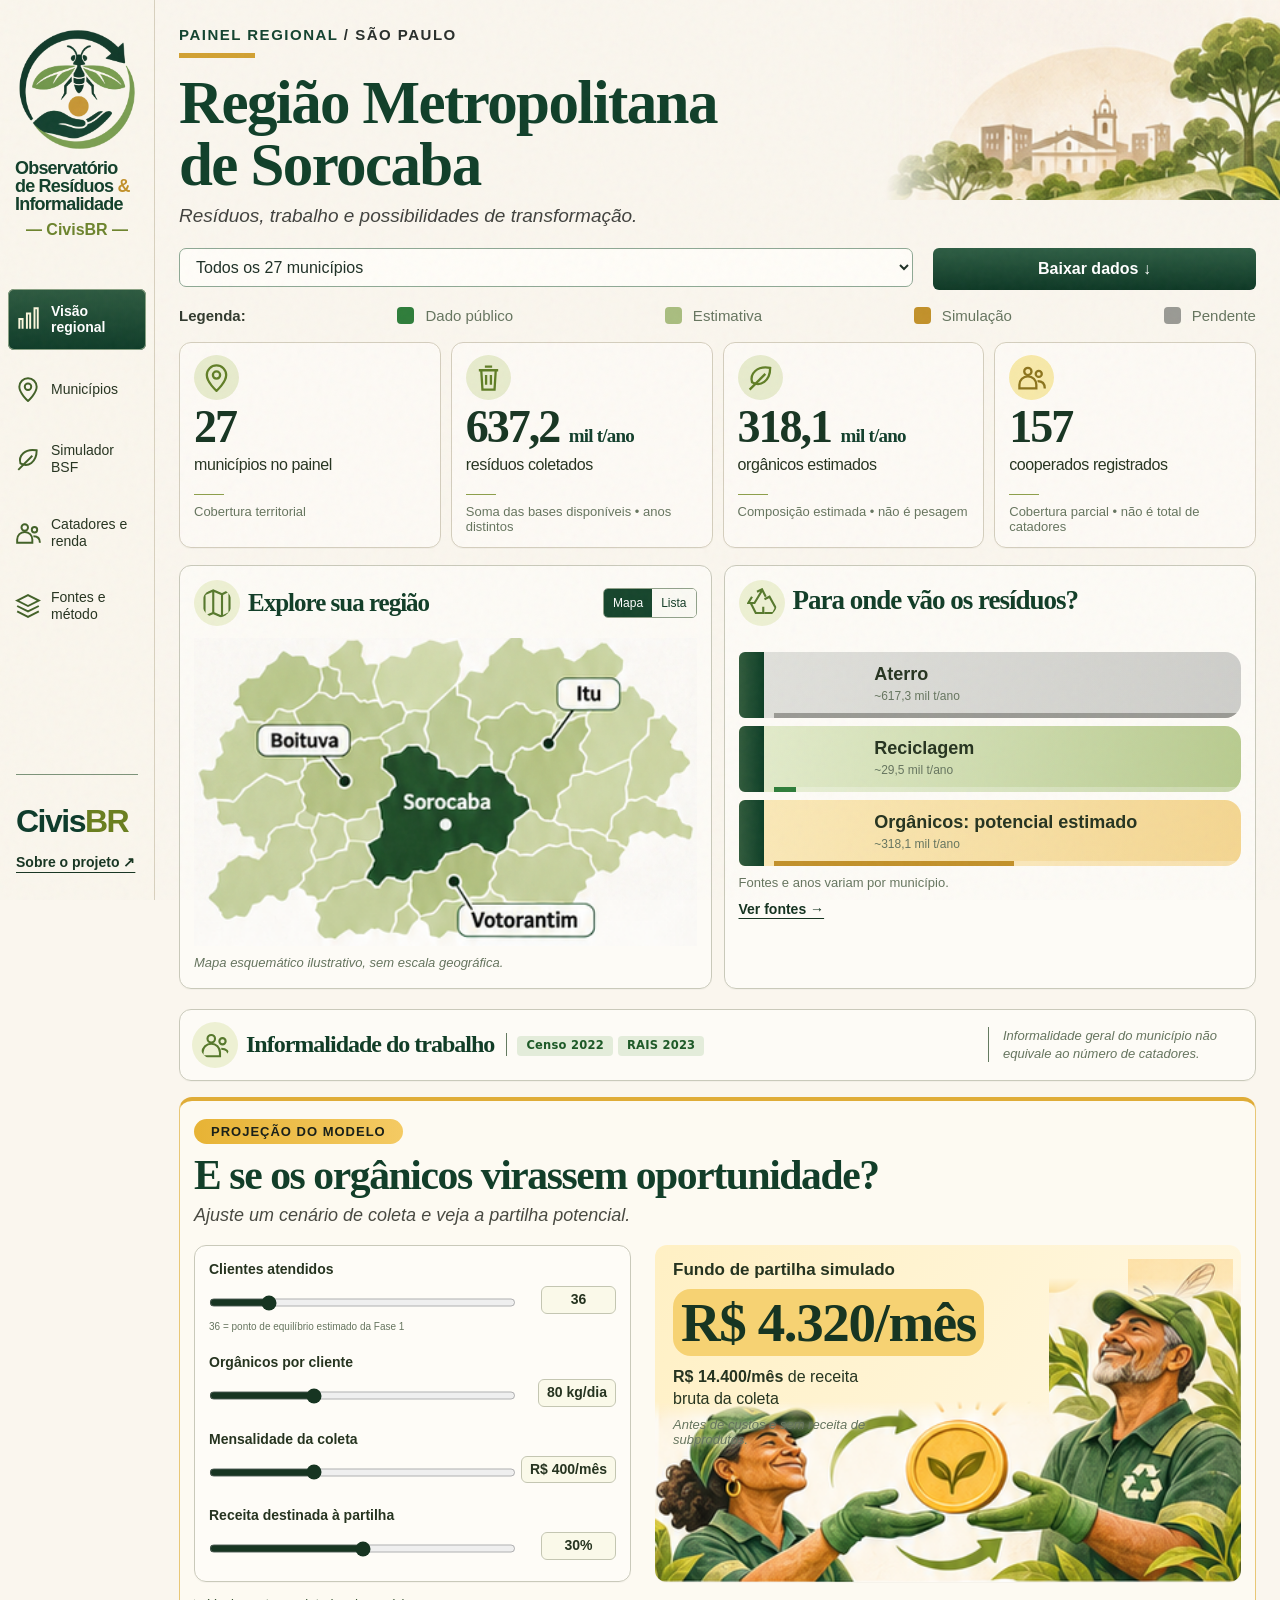
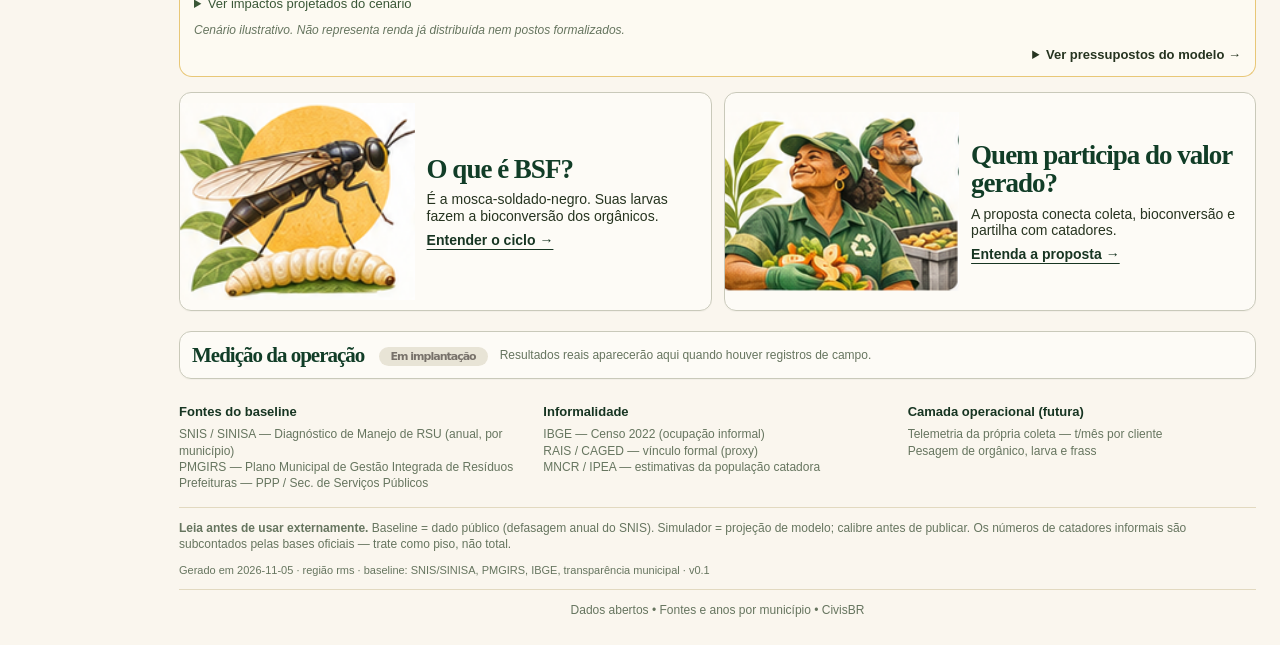
==== commit a7976a9e: "Aplica logo e layouts de referência às páginas do projeto" ====
--- a/site/index.html
+++ b/site/index.html
@@ -1,172 +1,445 @@
-<!DOCTYPE html>
+<!doctype html>
 <html lang="pt-BR">
-<head>
-<meta charset="UTF-8">
-<meta name="viewport" content="width=device-width, initial-scale=1.0">
-<title>Região Metropolitana de Sorocaba — Observatório de Resíduos &amp; Informalidade</title>
-<meta name="description" content="Resíduos, trabalho e possibilidades de transformação na Região Metropolitana de Sorocaba.">
-<link rel="icon" href="assets/favicon.png">
-<link rel="stylesheet" href="styles.css">
-</head>
-<body>
-
-<aside class="side">
-  <img class="side-logo" src="assets/logo.png" alt="Observatório de Resíduos &amp; Informalidade — CivisBR">
-  <nav class="side-nav" aria-label="Seções do painel">
-    <a href="#visao" class="active">Visão regional</a>
-    <a href="#municipios">Municípios</a>
-    <a href="#simulador">Simulador BSF</a>
-    <a href="#informalidade">Catadores e renda</a>
-    <a href="#fontes">Fontes e método</a>
-  </nav>
-  <a class="side-about" href="https://civisbr.github.io/residuos-informalidade-rms/">Sobre o projeto ↗</a>
-</aside>
-
-<main class="main">
-  <p class="eyebrow">PAINEL REGIONAL</p>
-  <h1 id="regName">—</h1>
-  <p class="sub">Resíduos, trabalho e possibilidades de transformação.</p>
-
-  <div class="topbar" id="municipios">
-    <div class="selwrap">
-      <label for="citySel">Município</label>
-      <select id="citySel" aria-label="Selecionar município"></select>
-      <span class="pop" id="popline">—</span>
-    </div>
-    <a class="dl" href="data.json" download="data.json">Baixar dados ↓</a>
-  </div>
-
-  <div class="legend" aria-label="Legenda de qualidade">
-    <span>Legenda:</span>
-    <span><i class="sw real"></i> Dado público</span>
-    <span><i class="sw est"></i> Estimativa</span>
-    <span><i class="sw sim"></i> Simulação</span>
-    <span><i class="sw pend"></i> Pendente</span>
-  </div>
-
-  <section id="visao" class="kpi4" aria-label="Visão regional">
-    <div id="regionStrip" class="kpi4-grid"></div>
-  </section>
-
-  <div class="grid2">
-    <section class="card">
-      <h2>Explore sua região</h2>
-      <div class="munlist" id="munList" role="list"></div>
-      <p class="card-note">Selecione um município para ver os dados locais abaixo.</p>
-      <h3 class="flow-title">Destino no município <span id="flowTags"></span></h3>
-      <div id="flowSlot"></div>
-    </section>
-    <section class="card">
-      <h2>Para onde vão os resíduos?</h2>
-      <div id="destBars"></div>
-      <p class="card-note">Fontes e anos variam por município.</p>
-      <p class="card-link"><a href="#fontes">Ver fontes →</a></p>
-    </section>
-  </div>
-
-  <section class="card" aria-label="Linha de base do município">
-    <h2>Linha de base do município</h2>
-    <div class="kpis" id="kpis"></div>
-  </section>
-
-  <section class="band" id="informalidade">
-    <h2>Informalidade do trabalho <span class="chips" id="infTags"></span></h2>
-    <p class="band-note">Informalidade geral do município não equivale ao número de catadores.</p>
-    <div class="kpis" id="kpisInf"></div>
-    <div class="caveat" id="infSubcount"></div>
-    <div id="pnadRegional"></div>
-  </section>
-
-  <section class="simsec" id="simulador">
-    <p class="proj-chip">PROJEÇÃO DO MODELO</p>
-    <h2>E se os orgânicos virassem oportunidade?</h2>
-    <p class="sub2">Ajuste um cenário de coleta e veja a partilha potencial.</p>
-    <div class="grid2">
-      <div class="card">
-        <div class="ctrl">
-          <label>Clientes atendidos <span class="cv mono"><b id="vCli">36</b></span></label>
-          <input type="range" id="sCli" min="0" max="200" value="36" step="1">
-          <div class="hint" id="hCli"></div>
+  <head>
+    <meta charset="UTF-8" />
+    <meta name="viewport" content="width=device-width, initial-scale=1.0" />
+    <title>
+      Região Metropolitana de Sorocaba — Observatório de Resíduos &amp;
+      Informalidade
+    </title>
+    <meta
+      name="description"
+      content="Resíduos, trabalho e possibilidades de transformação na Região Metropolitana de Sorocaba."
+    />
+    <link rel="icon" href="assets/favicon.png" />
+    <link rel="stylesheet" href="styles.css" />
+  </head>
+  <body>
+    <aside class="side">
+      <a
+        class="side-brand"
+        href="https://civisbr.github.io/residuos-informalidade-rms/"
+        aria-label="Sobre o Observatório"
+        ><span class="side-emblem"><img src="assets/logo.png" alt="" /></span
+        ><span class="side-wordmark"
+          >Observatório<br />de Resíduos <b>&amp;</b><br />Informalidade</span
+        ><span class="side-civis">— CivisBR —</span></a
+      >
+      <nav class="side-nav" aria-label="Seções do painel">
+        <a href="#visao" class="active"
+          ><svg viewBox="0 0 24 24" aria-hidden="true">
+            <path d="M4 21V12h3v9M11 21V7h3v14M18 21V2h3v19" /></svg
+          ><span>Visão regional</span></a
+        >
+        <a href="#municipios"
+          ><svg viewBox="0 0 24 24" aria-hidden="true">
+            <path d="M20 10c0 6-8 13-8 13S4 16 4 10a8 8 0 1 1 16 0Z" />
+            <circle cx="12" cy="10" r="3" /></svg
+          ><span>Municípios</span></a
+        >
+        <a href="#simulador"
+          ><svg viewBox="0 0 24 24" aria-hidden="true">
+            <path d="M20 4C9 2 3 9 5 16c7 4 15-1 15-12Z" />
+            <path d="M3 22 16 9" /></svg
+          ><span>Simulador BSF</span></a
+        >
+        <a href="#informalidade"
+          ><svg viewBox="0 0 24 24" aria-hidden="true">
+            <circle cx="9" cy="7" r="3" />
+            <circle cx="18" cy="9" r="2.5" />
+            <path d="M2 21v-3a7 7 0 0 1 14 0v3ZM17 15c4 0 6 2 6 6" /></svg
+          ><span>Catadores e renda</span></a
+        >
+        <a href="#fontes"
+          ><svg viewBox="0 0 24 24" aria-hidden="true">
+            <path d="m2 7 10-5 10 5-10 5ZM2 12l10 5 10-5M2 17l10 5 10-5" /></svg
+          ><span>Fontes e método</span></a
+        >
+      </nav>
+      <span class="side-footer-brand">Civis<span>BR</span></span
+      ><a
+        class="side-about"
+        href="https://civisbr.github.io/residuos-informalidade-rms/"
+        >Sobre o projeto ↗</a
+      >
+    </aside>
+
+    <main class="main">
+      <span
+        class="art city-art"
+        style="--x: 648; --y: 0; --w: 298; --h: 200; --sw: 946"
+        aria-hidden="true"
+        ><img src="assets/dashboard-art.png" alt="" loading="lazy"
+      /></span>
+      <p class="eyebrow">PAINEL REGIONAL <span>/ SÃO PAULO</span></p>
+      <h1 id="regName">—</h1>
+      <p class="sub">Resíduos, trabalho e possibilidades de transformação.</p>
+
+      <div class="topbar" id="municipios">
+        <div class="selwrap">
+          <label for="citySel">Município</label>
+          <select id="citySel" aria-label="Selecionar município"></select>
+          <span class="pop" id="popline">—</span>
         </div>
-        <div class="ctrl">
-          <label>Orgânicos por cliente <span class="cv mono"><b id="vKg">80</b> kg/dia</span></label>
-          <input type="range" id="sKg" min="20" max="200" value="80" step="5">
+        <a class="dl" href="data.json" download="data.json">Baixar dados ↓</a>
+      </div>
+
+      <div class="legend" aria-label="Legenda de qualidade">
+        <span>Legenda:</span>
+        <span><i class="sw real"></i> Dado público</span>
+        <span><i class="sw est"></i> Estimativa</span>
+        <span><i class="sw sim"></i> Simulação</span>
+        <span><i class="sw pend"></i> Pendente</span>
+      </div>
+
+      <section id="visao" class="kpi4" aria-label="Visão regional">
+        <div id="regionStrip" class="kpi4-grid"></div>
+      </section>
+
+      <div class="grid2">
+        <section class="card region-card">
+          <div class="card-head">
+            <h2>
+              <svg viewBox="0 0 24 24" aria-hidden="true">
+                <path
+                  d="m2 5 7-3 7 3 6-3v18l-6 3-7-3-7 3ZM9 2v18M16 5v18"
+                /></svg
+              >Explore sua região
+            </h2>
+            <div
+              class="view-tabs"
+              role="group"
+              aria-label="Visualização da região"
+            >
+              <button type="button" id="mapTab" aria-pressed="true">Mapa</button
+              ><button type="button" id="listTab" aria-pressed="false">
+                Lista
+              </button>
+            </div>
+          </div>
+          <div id="regionMap">
+            <span
+              class="art map-art"
+              style="--x: 163; --y: 542; --w: 375; --h: 230; --sw: 946"
+              aria-hidden="true"
+              ><img
+                src="assets/dashboard-art.png"
+                alt=""
+                loading="lazy" /></span
+            ><button
+              class="map-hit sorocaba"
+              data-city="Sorocaba"
+              aria-label="Ver dados de Sorocaba"
+            ></button
+            ><button
+              class="map-hit itu"
+              data-city="Itu"
+              aria-label="Ver dados de Itu"
+            ></button
+            ><button
+              class="map-hit boituva"
+              data-city="Boituva"
+              aria-label="Ver dados de Boituva"
+            ></button
+            ><button
+              class="map-hit votorantim"
+              data-city="Votorantim"
+              aria-label="Ver dados de Votorantim"
+            ></button>
+            <p class="card-note">
+              <i>Mapa esquemático ilustrativo, sem escala geográfica.</i>
+            </p>
+          </div>
+          <div
+            class="munlist"
+            hidden
+            id="munList"
+            aria-label="Municípios da região"
+          ></div>
+        </section>
+        <section class="card">
+          <h2>
+            <svg viewBox="0 0 24 24" aria-hidden="true">
+              <path
+                d="m8 3 4-2 3 6M12 2 6 12H1l3-5M3 12l4 8h6v-5M14 20h7l2-4-5-9-4 2"
+              /></svg
+            >Para onde vão os resíduos?
+          </h2>
+          <div id="destBars"></div>
+          <p class="card-note">Fontes e anos variam por município.</p>
+          <p class="card-link"><a href="#fontes">Ver fontes →</a></p>
+        </section>
+      </div>
+
+      <section
+        class="card city-detail"
+        id="cityDetail"
+        aria-label="Linha de base do município"
+        hidden
+      >
+        <h2 id="cityName">Município</h2>
+        <h3 class="flow-title">
+          Destino no município <span id="flowTags"></span>
+        </h3>
+        <div id="flowSlot"></div>
+        <h2>Linha de base do município</h2>
+        <div class="kpis" id="kpis"></div>
+      </section>
+
+      <section class="band" id="informalidade">
+        <div class="inf-heading">
+          <h2>
+            <svg viewBox="0 0 24 24" aria-hidden="true">
+              <circle cx="9" cy="7" r="3" />
+              <circle cx="18" cy="9" r="2.5" />
+              <path d="M2 21v-3a7 7 0 0 1 14 0v3ZM17 15c4 0 6 2 6 6" /></svg
+            >Informalidade do trabalho
+          </h2>
+          <span class="chips" id="infTags"
+            ><span class="tag real">Censo 2022</span>
+            <span class="tag real">RAIS 2023</span></span
+          >
+          <p class="band-note">
+            Informalidade geral do município não equivale ao número de
+            catadores.
+          </p>
         </div>
-        <div class="ctrl">
-          <label>Mensalidade da coleta <span class="cv mono">R$ <b id="vFee">400</b>/mês</span></label>
-          <input type="range" id="sFee" min="150" max="900" value="400" step="25">
+        <div id="infDetail" hidden>
+          <div class="kpis" id="kpisInf"></div>
+          <div class="caveat" id="infSubcount"></div>
+          <div id="pnadRegional"></div>
         </div>
-        <div class="ctrl">
-          <label>Receita destinada à partilha <span class="cv mono"><b id="vSh">30</b>%</span></label>
-          <input type="range" id="sSh" min="0" max="60" value="30" step="5">
+      </section>
+
+      <section class="simsec" id="simulador">
+        <p class="proj-chip">PROJEÇÃO DO MODELO</p>
+        <h2>E se os orgânicos virassem oportunidade?</h2>
+        <p class="sub2">
+          Ajuste um cenário de coleta e veja a partilha potencial.
+        </p>
+        <div class="grid2">
+          <div class="card">
+            <div class="ctrl">
+              <label for="sCli"
+                >Clientes atendidos
+                <span class="cv mono"><b id="vCli">36</b></span></label
+              >
+              <input
+                type="range"
+                id="sCli"
+                min="0"
+                max="200"
+                value="36"
+                step="1"
+              />
+              <div class="hint" id="hCli"></div>
+            </div>
+            <div class="ctrl">
+              <label for="sKg"
+                >Orgânicos por cliente
+                <span class="cv mono"><b id="vKg">80</b> kg/dia</span></label
+              >
+              <input
+                type="range"
+                id="sKg"
+                min="20"
+                max="200"
+                value="80"
+                step="5"
+              />
+            </div>
+            <div class="ctrl">
+              <label for="sFee"
+                >Mensalidade da coleta
+                <span class="cv mono">R$ <b id="vFee">400</b>/mês</span></label
+              >
+              <input
+                type="range"
+                id="sFee"
+                min="150"
+                max="900"
+                value="400"
+                step="25"
+              />
+            </div>
+            <div class="ctrl">
+              <label for="sSh"
+                >Receita destinada à partilha
+                <span class="cv mono"><b id="vSh">30</b>%</span></label
+              >
+              <input
+                type="range"
+                id="sSh"
+                min="0"
+                max="60"
+                value="30"
+                step="5"
+              />
+            </div>
+          </div>
+          <div class="card fund">
+            <span
+              class="art fund-fly"
+              style="--x: 833; --y: 1043; --w: 82; --h: 81; --sw: 946"
+              aria-hidden="true"
+              ><img
+                src="assets/dashboard-art.png"
+                alt=""
+                loading="lazy" /></span
+            ><span
+              class="art fund-woman"
+              style="--x: 498; --y: 1208; --w: 292; --h: 134; --sw: 946"
+              aria-hidden="true"
+              ><img
+                src="assets/dashboard-art.png"
+                alt=""
+                loading="lazy" /></span
+            ><span
+              class="art fund-man"
+              style="--x: 790; --y: 1117; --w: 142; --h: 225; --sw: 946"
+              aria-hidden="true"
+              ><img src="assets/dashboard-art.png" alt="" loading="lazy"
+            /></span>
+            <p class="fund-lab">Fundo de partilha simulado</p>
+            <p class="fund-val mono"><span id="oPool">—</span></p>
+            <p class="fund-sub"><b id="rev">—</b> de receita bruta da coleta</p>
+            <p class="fund-note">
+              Antes de custos e sem receita de subprodutos.
+            </p>
+          </div>
         </div>
+        <details class="impact-details">
+          <summary>Ver impactos projetados do cenário</summary>
+          <div class="out">
+            <div class="ocard c1">
+              <div class="o-lab">ORGÂNICO DESVIADO DO ATERRO</div>
+              <div class="o-val mono">
+                <span id="oDiv">—</span> <small>t/ano</small>
+              </div>
+              <div class="o-sub" id="oDivSub"></div>
+            </div>
+            <div class="ocard c2">
+              <div class="o-lab">CO₂e EVITADO</div>
+              <div class="o-val mono">
+                <span id="oCO2">—</span> <small>t/ano</small>
+              </div>
+              <div class="o-sub">
+                ~<b id="oCars">—</b> carros fora de circulação por um ano
+                (ilustrativo).
+              </div>
+            </div>
+            <div class="ocard c3">
+              <div class="o-lab">SUBPRODUTOS BSF</div>
+              <div class="o-val mono">
+                <span id="oFrass">—</span> <small>t/ano frass</small>
+              </div>
+              <div class="o-sub">
+                <b id="oLarva">—</b> de larva seca (mercado pet/aves).
+              </div>
+            </div>
+            <div class="ocard c4">
+              <div class="o-lab">CATADORES NA ESCADA DE FORMALIZAÇÃO</div>
+              <div class="o-val mono">
+                <span id="oCat">—</span> <small>sustentados</small>
+              </div>
+              <div class="o-sub">
+                pelo fundo de partilha (renda-alvo mensal por catador).
+              </div>
+            </div>
+          </div>
+        </details>
+        <p class="disclaim">
+          Cenário ilustrativo. Não representa renda já distribuída nem postos
+          formalizados.
+        </p>
+        <details class="assump">
+          <summary>Ver pressupostos do modelo →</summary>
+          <div class="ab" id="assumpBody"></div>
+        </details>
+      </section>
+
+      <div class="grid2">
+        <section class="card explainer-card">
+          <span
+            class="art info-art"
+            style="--x: 153; --y: 1408; --w: 174; --h: 146; --sw: 946"
+            aria-hidden="true"
+            ><img src="assets/dashboard-art.png" alt="" loading="lazy"
+          /></span>
+          <div>
+            <h2>O que é BSF?</h2>
+            <p>
+              É a mosca-soldado-negro. Suas larvas fazem a bioconversão dos
+              orgânicos.
+            </p>
+            <p class="card-link">
+              <a
+                href="https://civisbr.github.io/residuos-informalidade-rms/#como-funciona"
+                >Entender o ciclo →</a
+              >
+            </p>
+          </div>
+        </section>
+        <section class="card explainer-card">
+          <span
+            class="art info-art"
+            style="--x: 537; --y: 1403; --w: 200; --h: 153; --sw: 946"
+            aria-hidden="true"
+            ><img src="assets/dashboard-art.png" alt="" loading="lazy"
+          /></span>
+          <div>
+            <h2>Quem participa do valor gerado?</h2>
+            <p>
+              A proposta conecta coleta, bioconversão e partilha com catadores.
+            </p>
+            <p class="card-link">
+              <a href="#simulador">Entenda a proposta →</a>
+            </p>
+          </div>
+        </section>
       </div>
-      <div class="card fund">
-        <p class="fund-lab">Fundo de partilha simulado</p>
-        <p class="fund-val mono"><span id="oPool">—</span></p>
-        <p class="fund-sub"><b id="rev">—</b> de receita bruta da coleta</p>
-        <p class="fund-note">Antes de custos e sem receita de subprodutos.</p>
-      </div>
-    </div>
-    <div class="out">
-      <div class="ocard c1"><div class="o-lab">ORGÂNICO DESVIADO DO ATERRO</div>
-        <div class="o-val mono"><span id="oDiv">—</span> <small>t/ano</small></div>
-        <div class="o-sub" id="oDivSub"></div></div>
-      <div class="ocard c2"><div class="o-lab">CO₂e EVITADO</div>
-        <div class="o-val mono"><span id="oCO2">—</span> <small>t/ano</small></div>
-        <div class="o-sub">~<b id="oCars">—</b> carros fora de circulação por um ano (ilustrativo).</div></div>
-      <div class="ocard c3"><div class="o-lab">SUBPRODUTOS BSF</div>
-        <div class="o-val mono"><span id="oFrass">—</span> <small>t/ano frass</small></div>
-        <div class="o-sub"><b id="oLarva">—</b> de larva seca (mercado pet/aves).</div></div>
-      <div class="ocard c4"><div class="o-lab">CATADORES NA ESCADA DE FORMALIZAÇÃO</div>
-        <div class="o-val mono"><span id="oCat">—</span> <small>sustentados</small></div>
-        <div class="o-sub">pelo fundo de partilha (renda-alvo mensal por catador).</div></div>
-    </div>
-    <p class="disclaim">Cenário ilustrativo. Não representa renda já distribuída nem postos formalizados.</p>
-    <details class="assump"><summary>Ver pressupostos do modelo →</summary>
-      <div class="ab" id="assumpBody"></div>
-    </details>
-  </section>
-
-  <div class="grid2">
-    <section class="card">
-      <h2>O que é BSF?</h2>
-      <p>É a mosca-soldado-negro. Suas larvas fazem a bioconversão dos orgânicos.</p>
-      <p class="card-link"><a href="https://civisbr.github.io/residuos-informalidade-rms/#como-funciona">Entender o ciclo →</a></p>
-    </section>
-    <section class="card">
-      <h2>Quem participa do valor gerado?</h2>
-      <p>A proposta conecta coleta, bioconversão e partilha com catadores.</p>
-      <p class="card-link"><a href="#simulador">Entenda a proposta →</a></p>
-    </section>
-  </div>
-
-  <section class="band op" aria-label="Medição da operação">
-    <h2>Medição da operação <span class="chip-live">Em implantação</span></h2>
-    <p class="band-note">Resultados reais aparecerão aqui quando houver registros de campo.</p>
-    <div id="opSlot"></div>
-  </section>
-
-  <footer id="fontes">
-    <div class="srcgrid">
-      <div><h4>Fontes do baseline</h4>
-        <p>SNIS / SINISA — Diagnóstico de Manejo de RSU (anual, por município)</p>
-        <p>PMGIRS — Plano Municipal de Gestão Integrada de Resíduos</p>
-        <p>Prefeituras — PPP / Sec. de Serviços Públicos</p></div>
-      <div><h4>Informalidade</h4>
-        <p>IBGE — Censo 2022 (ocupação informal)</p>
-        <p>RAIS / CAGED — vínculo formal (proxy)</p>
-        <p>MNCR / IPEA — estimativas da população catadora</p></div>
-      <div><h4>Camada operacional (futura)</h4>
-        <p>Telemetria da própria coleta — t/mês por cliente</p>
-        <p>Pesagem de orgânico, larva e frass</p></div>
-    </div>
-    <div class="caveat" id="caveat"></div>
-    <div class="foot-meta" id="footMeta">—</div>
-    <p class="foot-line">Dados abertos • Fontes e anos por município • CivisBR</p>
-  </footer>
-</main>
-
-<script src="app.js"></script>
-</body>
+
+      <section class="band op" aria-label="Medição da operação">
+        <h2>
+          Medição da operação <span class="chip-live">Em implantação</span>
+        </h2>
+        <p class="band-note">
+          Resultados reais aparecerão aqui quando houver registros de campo.
+        </p>
+        <div id="opSlot"></div>
+      </section>
+
+      <footer id="fontes">
+        <div class="srcgrid">
+          <div>
+            <h4>Fontes do baseline</h4>
+            <p>
+              SNIS / SINISA — Diagnóstico de Manejo de RSU (anual, por
+              município)
+            </p>
+            <p>PMGIRS — Plano Municipal de Gestão Integrada de Resíduos</p>
+            <p>Prefeituras — PPP / Sec. de Serviços Públicos</p>
+          </div>
+          <div>
+            <h4>Informalidade</h4>
+            <p>IBGE — Censo 2022 (ocupação informal)</p>
+            <p>RAIS / CAGED — vínculo formal (proxy)</p>
+            <p>MNCR / IPEA — estimativas da população catadora</p>
+          </div>
+          <div>
+            <h4>Camada operacional (futura)</h4>
+            <p>Telemetria da própria coleta — t/mês por cliente</p>
+            <p>Pesagem de orgânico, larva e frass</p>
+          </div>
+        </div>
+        <div class="caveat" id="caveat"></div>
+        <div class="foot-meta" id="footMeta">—</div>
+        <p class="foot-line">
+          Dados abertos • Fontes e anos por município • CivisBR
+        </p>
+      </footer>
+    </main>
+
+    <script src="app.js"></script>
+  </body>
 </html>
--- a/site/styles.css
+++ b/site/styles.css
@@ -1,203 +1,2005 @@
-*, *::before, *::after { box-sizing: border-box; margin: 0; padding: 0; }
+*,
+*::before,
+*::after {
+  box-sizing: border-box;
+  margin: 0;
+  padding: 0;
+}
 :root {
-  --cream: #f7f2e3; --card: #fffdf6; --ink: #263420; --dark: #173522;
-  --muted: #66755f; --gold: #c2912a; --goldbg: #f3e3b3;
-  --green: #2e7d3a; --greenbg: #e3ecda; --gray: #9a9a94;
-  --line: #e2d9c0; --organic: #7da05a; --recic: #2e7d3a; --rejeito: #b9b3a4;
+  --cream: #f7f2e3;
+  --card: #fffdf6;
+  --ink: #263420;
+  --dark: #173522;
+  --muted: #66755f;
+  --gold: #c2912a;
+  --goldbg: #f3e3b3;
+  --green: #2e7d3a;
+  --greenbg: #e3ecda;
+  --gray: #9a9a94;
+  --line: #e2d9c0;
+  --organic: #7da05a;
+  --recic: #2e7d3a;
+  --rejeito: #b9b3a4;
 }
 body {
-  font-family: system-ui, -apple-system, "Segoe UI", sans-serif;
-  color: var(--ink); background: var(--cream); line-height: 1.6;
-  display: grid; grid-template-columns: 210px 1fr; min-height: 100vh;
-}
-h1, h2, .serif { font-family: Georgia, "Times New Roman", serif; color: var(--dark); }
-.mono { font-variant-numeric: tabular-nums; }
-a { color: var(--dark); }
+  font-family:
+    system-ui,
+    -apple-system,
+    "Segoe UI",
+    sans-serif;
+  color: var(--ink);
+  background: var(--cream);
+  line-height: 1.6;
+  display: grid;
+  grid-template-columns: 210px 1fr;
+  min-height: 100vh;
+}
+h1,
+h2,
+.serif {
+  font-family: Georgia, "Times New Roman", serif;
+  color: var(--dark);
+}
+.mono {
+  font-variant-numeric: tabular-nums;
+}
+a {
+  color: var(--dark);
+}
 
 /* ---- sidebar ---- */
-.side { border-right: 1px solid var(--line); padding: 20px 16px; background: var(--cream);
-  position: sticky; top: 0; height: 100vh; display: flex; flex-direction: column; gap: 20px; }
-.side-logo { width: 100%; height: auto; }
-.side-nav { display: flex; flex-direction: column; gap: 2px; }
-.side-nav a { text-decoration: none; color: var(--ink); font-size: 14.5px; padding: 9px 12px;
-  border-radius: 8px; }
-.side-nav a:hover { background: var(--greenbg); }
-.side-nav a.active { background: var(--dark); color: #fff; font-weight: 600; }
-.side-about { margin-top: auto; font-size: 14px; font-weight: 600; }
+.side {
+  border-right: 1px solid var(--line);
+  padding: 20px 16px;
+  background: var(--cream);
+  position: sticky;
+  top: 0;
+  height: 100vh;
+  display: flex;
+  flex-direction: column;
+  gap: 20px;
+}
+.side-logo {
+  width: 100%;
+  height: auto;
+}
+.side-nav {
+  display: flex;
+  flex-direction: column;
+  gap: 2px;
+}
+.side-nav a {
+  text-decoration: none;
+  color: var(--ink);
+  font-size: 14.5px;
+  padding: 9px 12px;
+  border-radius: 8px;
+}
+.side-nav a:hover {
+  background: var(--greenbg);
+}
+.side-nav a.active {
+  background: var(--dark);
+  color: #fff;
+  font-weight: 600;
+}
+.side-about {
+  margin-top: auto;
+  font-size: 14px;
+  font-weight: 600;
+}
 
 /* ---- main ---- */
-.main { padding: 28px clamp(20px, 4vw, 56px) 48px; max-width: 1080px; }
-.eyebrow { font-size: 12px; font-weight: 700; letter-spacing: .14em; color: var(--muted); }
-.eyebrow::after { content: ""; display: block; width: 44px; height: 3px; background: var(--gold); margin-top: 8px; }
-.main h1 { font-size: clamp(32px, 4.5vw, 52px); line-height: 1.05; margin: 10px 0 6px; }
-.sub { color: var(--muted); font-size: 17px; margin-bottom: 20px; }
+.main {
+  padding: 28px clamp(20px, 4vw, 56px) 48px;
+  max-width: 1080px;
+}
+.eyebrow {
+  font-size: 12px;
+  font-weight: 700;
+  letter-spacing: 0.14em;
+  color: var(--muted);
+}
+.eyebrow::after {
+  content: "";
+  display: block;
+  width: 44px;
+  height: 3px;
+  background: var(--gold);
+  margin-top: 8px;
+}
+.main h1 {
+  font-size: clamp(32px, 4.5vw, 52px);
+  line-height: 1.05;
+  margin: 10px 0 6px;
+}
+.sub {
+  color: var(--muted);
+  font-size: 17px;
+  margin-bottom: 20px;
+}
 
-.topbar { display: flex; gap: 12px; align-items: end; flex-wrap: wrap; margin-bottom: 12px; }
-.selwrap { display: flex; flex-direction: column; gap: 4px; }
-.selwrap label { font-size: 12px; font-weight: 600; color: var(--muted); }
-.selwrap select { font-size: 15px; padding: 10px 12px; border: 1.5px solid var(--line);
-  border-radius: 8px; background: #fff; color: var(--ink); min-width: 260px; }
-.pop { font-size: 13px; color: var(--muted); }
-.dl { margin-left: auto; background: var(--dark); color: #fff; text-decoration: none;
-  font-weight: 600; padding: 10px 20px; border-radius: 8px; font-size: 15px; }
-.dl:hover { background: #0e2416; }
+.topbar {
+  display: flex;
+  gap: 12px;
+  align-items: end;
+  flex-wrap: wrap;
+  margin-bottom: 12px;
+}
+.selwrap {
+  display: flex;
+  flex-direction: column;
+  gap: 4px;
+}
+.selwrap label {
+  font-size: 12px;
+  font-weight: 600;
+  color: var(--muted);
+}
+.selwrap select {
+  font-size: 15px;
+  padding: 10px 12px;
+  border: 1.5px solid var(--line);
+  border-radius: 8px;
+  background: #fff;
+  color: var(--ink);
+  min-width: 260px;
+}
+.pop {
+  font-size: 13px;
+  color: var(--muted);
+}
+.dl {
+  margin-left: auto;
+  background: var(--dark);
+  color: #fff;
+  text-decoration: none;
+  font-weight: 600;
+  padding: 10px 20px;
+  border-radius: 8px;
+  font-size: 15px;
+}
+.dl:hover {
+  background: #0e2416;
+}
 
-.legend { display: flex; gap: 16px; align-items: center; flex-wrap: wrap; font-size: 14px;
-  color: var(--muted); margin-bottom: 20px; }
-.sw { display: inline-block; width: 13px; height: 13px; border-radius: 3px; margin-right: 5px;
-  vertical-align: -1px; }
-.sw.real { background: var(--green); } .sw.est { background: #a9bd7f; }
-.sw.sim { background: var(--gold); } .sw.pend { background: var(--gray); }
+.legend {
+  display: flex;
+  gap: 16px;
+  align-items: center;
+  flex-wrap: wrap;
+  font-size: 14px;
+  color: var(--muted);
+  margin-bottom: 20px;
+}
+.sw {
+  display: inline-block;
+  width: 13px;
+  height: 13px;
+  border-radius: 3px;
+  margin-right: 5px;
+  vertical-align: -1px;
+}
+.sw.real {
+  background: var(--green);
+}
+.sw.est {
+  background: #a9bd7f;
+}
+.sw.sim {
+  background: var(--gold);
+}
+.sw.pend {
+  background: var(--gray);
+}
 
 /* ---- cards ---- */
-.card { background: var(--card); border: 1px solid var(--line); border-radius: 12px;
-  padding: 22px; margin-bottom: 20px; }
-.card h2 { font-size: 22px; margin-bottom: 12px; }
-.card-note { font-size: 13px; color: var(--muted); margin-top: 10px; }
-.card-link { margin-top: 8px; font-size: 14px; font-weight: 600; }
-.card-link a { text-decoration: none; }
-.card-link a:hover { text-decoration: underline; }
-.grid2 { display: grid; grid-template-columns: 1fr 1fr; gap: 20px; }
-.grid2 .card { margin-bottom: 20px; }
+.card {
+  background: var(--card);
+  border: 1px solid var(--line);
+  border-radius: 12px;
+  padding: 22px;
+  margin-bottom: 20px;
+}
+.card h2 {
+  font-size: 22px;
+  margin-bottom: 12px;
+}
+.card-note {
+  font-size: 13px;
+  color: var(--muted);
+  margin-top: 10px;
+}
+.card-link {
+  margin-top: 8px;
+  font-size: 14px;
+  font-weight: 600;
+}
+.card-link a {
+  text-decoration: none;
+}
+.card-link a:hover {
+  text-decoration: underline;
+}
+.grid2 {
+  display: grid;
+  grid-template-columns: 1fr 1fr;
+  gap: 20px;
+}
+.grid2 .card {
+  margin-bottom: 20px;
+}
 
 /* ---- KPI 4 ---- */
-.kpi4 { margin-bottom: 20px; }
-.kpi4-grid { display: grid; grid-template-columns: repeat(4, 1fr); gap: 14px; }
-.kpi4c { background: var(--card); border: 1px solid var(--line); border-radius: 12px; padding: 16px; }
-.k4-v { font-family: Georgia, serif; font-size: 34px; color: var(--dark); line-height: 1; }
-.k4-v small { font-size: 15px; font-family: system-ui, sans-serif; color: var(--muted); }
-.k4-l { font-weight: 600; font-size: 14.5px; margin-top: 4px; }
-.k4-n { font-size: 12.5px; color: var(--muted); margin-top: 6px; border-top: 1px solid var(--line); padding-top: 6px; }
+.kpi4 {
+  margin-bottom: 20px;
+}
+.kpi4-grid {
+  display: grid;
+  grid-template-columns: repeat(4, 1fr);
+  gap: 14px;
+}
+.kpi4c {
+  background: var(--card);
+  border: 1px solid var(--line);
+  border-radius: 12px;
+  padding: 16px;
+}
+.k4-v {
+  font-family: Georgia, serif;
+  font-size: 34px;
+  color: var(--dark);
+  line-height: 1;
+}
+.k4-v small {
+  font-size: 15px;
+  font-family: system-ui, sans-serif;
+  color: var(--muted);
+}
+.k4-l {
+  font-weight: 600;
+  font-size: 14.5px;
+  margin-top: 4px;
+}
+.k4-n {
+  font-size: 12.5px;
+  color: var(--muted);
+  margin-top: 6px;
+  border-top: 1px solid var(--line);
+  padding-top: 6px;
+}
 
 /* ---- municipality chips + destination bars ---- */
-.munlist { display: flex; flex-wrap: wrap; gap: 8px; }
-.munchip { border: 1.5px solid var(--line); background: #fff; border-radius: 20px;
-  padding: 5px 13px; font-size: 13.5px; cursor: pointer; color: var(--ink);
-  display: inline-flex; align-items: center; gap: 7px; }
-.munchip:hover { border-color: var(--green); }
-.munchip.on { background: var(--dark); border-color: var(--dark); color: #fff; font-weight: 600; }
-.munchip .dot { width: 9px; height: 9px; border-radius: 50%; }
-.munchip .dot.real { background: var(--green); }
-.munchip .dot.estimativa { background: #a9bd7f; }
-.munchip .dot.pendente { background: var(--gray); }
-.flow-title { font-size: 17px; margin: 18px 0 8px; }
-.drow { display: grid; grid-template-columns: 150px 1fr auto; gap: 10px; align-items: center;
-  margin-bottom: 12px; font-size: 14.5px; }
-.dlab { font-weight: 600; }
-.dbar { height: 26px; background: #eee7d2; border-radius: 6px; overflow: hidden; }
-.dfill { height: 100%; border-radius: 6px; }
-.dfill.aterro { background: var(--gray); } .dfill.recic { background: var(--green); }
-.dfill.org { background: var(--gold); }
-.dval { font-size: 13px; color: var(--muted); white-space: nowrap; }
+.munlist {
+  display: flex;
+  flex-wrap: wrap;
+  gap: 8px;
+}
+.munchip {
+  border: 1.5px solid var(--line);
+  background: #fff;
+  border-radius: 20px;
+  padding: 5px 13px;
+  font-size: 13.5px;
+  cursor: pointer;
+  color: var(--ink);
+  display: inline-flex;
+  align-items: center;
+  gap: 7px;
+}
+.munchip:hover {
+  border-color: var(--green);
+}
+.munchip.on {
+  background: var(--dark);
+  border-color: var(--dark);
+  color: #fff;
+  font-weight: 600;
+}
+.munchip .dot {
+  width: 9px;
+  height: 9px;
+  border-radius: 50%;
+}
+.munchip .dot.real {
+  background: var(--green);
+}
+.munchip .dot.estimativa {
+  background: #a9bd7f;
+}
+.munchip .dot.pendente {
+  background: var(--gray);
+}
+.flow-title {
+  font-size: 17px;
+  margin: 18px 0 8px;
+}
+.drow {
+  display: grid;
+  grid-template-columns: 150px 1fr auto;
+  gap: 10px;
+  align-items: center;
+  margin-bottom: 12px;
+  font-size: 14.5px;
+}
+.dlab {
+  font-weight: 600;
+}
+.dbar {
+  height: 26px;
+  background: #eee7d2;
+  border-radius: 6px;
+  overflow: hidden;
+}
+.dfill {
+  height: 100%;
+  border-radius: 6px;
+}
+.dfill.aterro {
+  background: var(--gray);
+}
+.dfill.recic {
+  background: var(--green);
+}
+.dfill.org {
+  background: var(--gold);
+}
+.dval {
+  font-size: 13px;
+  color: var(--muted);
+  white-space: nowrap;
+}
 
 /* ---- per-city flow (gerado pelo app.js) ---- */
-.flow-top { display: flex; justify-content: space-between; align-items: baseline; gap: 12px; margin-bottom: 8px; }
-.flow-total .n { font-size: 26px; font-weight: 700; color: var(--dark); }
-.flow-total .u { font-size: 13px; color: var(--muted); margin-left: 6px; }
-.flow-cap { font-size: 12.5px; color: var(--muted); }
-.bar { display: flex; height: 64px; border-radius: 8px; overflow: hidden; margin: 8px 0; }
-.seg { display: flex; flex-direction: column; justify-content: center; padding: 0 10px;
-  color: #fff; min-width: 0; }
-.seg.organic { background: var(--organic); } .seg.recic { background: var(--recic); }
-.seg.rejeito { background: var(--rejeito); color: #4a463c; }
-.sv { font-weight: 700; font-size: 13.5px; white-space: nowrap; }
-.sl { font-size: 12px; white-space: nowrap; }
-.legend { font-size: 13px; }
-.fate { display: grid; grid-template-columns: 1fr 1fr; gap: 8px; font-size: 13.5px; margin-top: 10px; }
-.fate b { margin-left: 6px; } .fate .bad { color: #a33; }
-.fate .mono { display: block; font-size: 12px; color: var(--muted); }
+.flow-top {
+  display: flex;
+  justify-content: space-between;
+  align-items: baseline;
+  gap: 12px;
+  margin-bottom: 8px;
+}
+.flow-total .n {
+  font-size: 26px;
+  font-weight: 700;
+  color: var(--dark);
+}
+.flow-total .u {
+  font-size: 13px;
+  color: var(--muted);
+  margin-left: 6px;
+}
+.flow-cap {
+  font-size: 12.5px;
+  color: var(--muted);
+}
+.bar {
+  display: flex;
+  height: 64px;
+  border-radius: 8px;
+  overflow: hidden;
+  margin: 8px 0;
+}
+.seg {
+  display: flex;
+  flex-direction: column;
+  justify-content: center;
+  padding: 0 10px;
+  color: #fff;
+  min-width: 0;
+}
+.seg.organic {
+  background: var(--organic);
+}
+.seg.recic {
+  background: var(--recic);
+}
+.seg.rejeito {
+  background: var(--rejeito);
+  color: #4a463c;
+}
+.sv {
+  font-weight: 700;
+  font-size: 13.5px;
+  white-space: nowrap;
+}
+.sl {
+  font-size: 12px;
+  white-space: nowrap;
+}
+.legend {
+  font-size: 13px;
+}
+.fate {
+  display: grid;
+  grid-template-columns: 1fr 1fr;
+  gap: 8px;
+  font-size: 13.5px;
+  margin-top: 10px;
+}
+.fate b {
+  margin-left: 6px;
+}
+.fate .bad {
+  color: #a33;
+}
+.fate .mono {
+  display: block;
+  font-size: 12px;
+  color: var(--muted);
+}
 
 /* ---- kpis (gerado pelo app.js) ---- */
-.kpis { display: grid; grid-template-columns: repeat(3, 1fr); gap: 12px; }
-.kpi { border: 1px solid var(--line); border-radius: 10px; padding: 14px; background: #fff; }
-.kpi.pend { opacity: .75; }
-.k-lab { font-size: 12.5px; color: var(--muted); margin-bottom: 4px; }
-.k-val { font-family: Georgia, serif; font-size: 26px; color: var(--dark); }
-.k-val small { font-size: 13px; font-family: system-ui, sans-serif; color: var(--muted); }
-.k-note { font-size: 12.5px; color: var(--muted); }
+.kpis {
+  display: grid;
+  grid-template-columns: repeat(3, 1fr);
+  gap: 12px;
+}
+.kpi {
+  border: 1px solid var(--line);
+  border-radius: 10px;
+  padding: 14px;
+  background: #fff;
+}
+.kpi.pend {
+  opacity: 0.75;
+}
+.k-lab {
+  font-size: 12.5px;
+  color: var(--muted);
+  margin-bottom: 4px;
+}
+.k-val {
+  font-family: Georgia, serif;
+  font-size: 26px;
+  color: var(--dark);
+}
+.k-val small {
+  font-size: 13px;
+  font-family: system-ui, sans-serif;
+  color: var(--muted);
+}
+.k-note {
+  font-size: 12.5px;
+  color: var(--muted);
+}
 
 /* ---- tags ---- */
-.tag { display: inline-block; font-size: 11.5px; font-weight: 700; padding: 2px 9px;
-  border-radius: 4px; letter-spacing: .02em; }
-.tag.real { background: var(--greenbg); color: #1e5a28; }
-.tag.est { background: var(--goldbg); color: #7a5c12; }
-.tag.pend { background: #e8e4d6; color: #77716a; }
-.tag.live { background: var(--dark); color: #fff; }
+.tag {
+  display: inline-block;
+  font-size: 11.5px;
+  font-weight: 700;
+  padding: 2px 9px;
+  border-radius: 4px;
+  letter-spacing: 0.02em;
+}
+.tag.real {
+  background: var(--greenbg);
+  color: #1e5a28;
+}
+.tag.est {
+  background: var(--goldbg);
+  color: #7a5c12;
+}
+.tag.pend {
+  background: #e8e4d6;
+  color: #77716a;
+}
+.tag.live {
+  background: var(--dark);
+  color: #fff;
+}
 
 /* ---- informalidade band ---- */
-.band { background: var(--card); border: 1px solid var(--line); border-radius: 12px;
-  padding: 22px; margin-bottom: 20px; }
-.band h2 { font-size: 22px; margin-bottom: 6px; }
-.band-note { font-size: 13.5px; color: var(--muted); margin-bottom: 14px; }
-.chips { font-family: system-ui, sans-serif; }
-.caveat { font-size: 13.5px; color: var(--muted); margin-top: 12px;
-  border-top: 1px solid var(--line); padding-top: 12px; }
-.pendbox { border: 1.5px dashed var(--line); border-radius: 10px; padding: 18px;
-  font-size: 14.5px; background: #fbf8ee; }
-.err { background: #fdecea; border: 1px solid #e5a49e; border-radius: 10px;
-  padding: 16px; margin-bottom: 16px; }
+.band {
+  background: var(--card);
+  border: 1px solid var(--line);
+  border-radius: 12px;
+  padding: 22px;
+  margin-bottom: 20px;
+}
+.band h2 {
+  font-size: 22px;
+  margin-bottom: 6px;
+}
+.band-note {
+  font-size: 13.5px;
+  color: var(--muted);
+  margin-bottom: 14px;
+}
+.chips {
+  font-family: system-ui, sans-serif;
+}
+.caveat {
+  font-size: 13.5px;
+  color: var(--muted);
+  margin-top: 12px;
+  border-top: 1px solid var(--line);
+  padding-top: 12px;
+}
+.pendbox {
+  border: 1.5px dashed var(--line);
+  border-radius: 10px;
+  padding: 18px;
+  font-size: 14.5px;
+  background: #fbf8ee;
+}
+.err {
+  background: #fdecea;
+  border: 1px solid #e5a49e;
+  border-radius: 10px;
+  padding: 16px;
+  margin-bottom: 16px;
+}
 
 /* ---- simulador ---- */
-.simsec { background: #fbf3da; border: 1.5px solid var(--gold); border-radius: 14px;
-  padding: 24px; margin-bottom: 20px; }
-.proj-chip { display: inline-block; background: var(--gold); color: #fff; font-size: 12px;
-  font-weight: 700; letter-spacing: .08em; padding: 4px 12px; border-radius: 5px; margin-bottom: 10px; }
-.simsec h2 { font-size: clamp(24px, 3.4vw, 36px); line-height: 1.1; }
-.sub2 { color: var(--muted); margin: 6px 0 18px; }
-.ctrl { margin-bottom: 18px; }
-.ctrl label { display: flex; justify-content: space-between; font-size: 14.5px; font-weight: 600; margin-bottom: 6px; }
-.cv { font-weight: 400; }
-.ctrl input[type="range"] { width: 100%; accent-color: var(--dark); }
-.hint { font-size: 12.5px; color: var(--muted); }
-.fund { background: #fff; text-align: left; }
-.fund-lab { font-weight: 700; font-size: 15px; }
-.fund-val { font-family: Georgia, serif; font-size: clamp(34px, 4vw, 48px); color: var(--dark); }
-.fund-sub { font-size: 14.5px; margin-top: 4px; }
-.fund-note { font-size: 13px; font-style: italic; color: var(--muted); margin-top: 8px; }
-.out { display: grid; grid-template-columns: repeat(4, 1fr); gap: 12px; margin-top: 4px; }
-.ocard { background: #fff; border: 1px solid var(--line); border-radius: 10px; padding: 14px; }
-.o-lab { font-size: 11px; font-weight: 700; letter-spacing: .05em; color: var(--muted); margin-bottom: 4px; }
-.o-val { font-family: Georgia, serif; font-size: 24px; color: var(--dark); }
-.o-val small { font-size: 12px; font-family: system-ui, sans-serif; color: var(--muted); }
-.o-sub { font-size: 12.5px; color: var(--muted); margin-top: 4px; }
-.disclaim { font-size: 13px; color: var(--muted); margin: 14px 0 6px; }
-.assump { margin-top: 6px; }
-.assump summary { cursor: pointer; font-weight: 700; font-size: 14.5px; }
-.assump .ab { font-size: 13.5px; color: var(--muted); margin-top: 8px; }
+.simsec {
+  background: #fbf3da;
+  border: 1.5px solid var(--gold);
+  border-radius: 14px;
+  padding: 24px;
+  margin-bottom: 20px;
+}
+.proj-chip {
+  display: inline-block;
+  background: var(--gold);
+  color: #fff;
+  font-size: 12px;
+  font-weight: 700;
+  letter-spacing: 0.08em;
+  padding: 4px 12px;
+  border-radius: 5px;
+  margin-bottom: 10px;
+}
+.simsec h2 {
+  font-size: clamp(24px, 3.4vw, 36px);
+  line-height: 1.1;
+}
+.sub2 {
+  color: var(--muted);
+  margin: 6px 0 18px;
+}
+.ctrl {
+  margin-bottom: 18px;
+}
+.ctrl label {
+  display: flex;
+  justify-content: space-between;
+  font-size: 14.5px;
+  font-weight: 600;
+  margin-bottom: 6px;
+}
+.cv {
+  font-weight: 400;
+}
+.ctrl input[type="range"] {
+  width: 100%;
+  accent-color: var(--dark);
+}
+.hint {
+  font-size: 12.5px;
+  color: var(--muted);
+}
+.fund {
+  background: #fff;
+  text-align: left;
+}
+.fund-lab {
+  font-weight: 700;
+  font-size: 15px;
+}
+.fund-val {
+  font-family: Georgia, serif;
+  font-size: clamp(34px, 4vw, 48px);
+  color: var(--dark);
+}
+.fund-sub {
+  font-size: 14.5px;
+  margin-top: 4px;
+}
+.fund-note {
+  font-size: 13px;
+  font-style: italic;
+  color: var(--muted);
+  margin-top: 8px;
+}
+.out {
+  display: grid;
+  grid-template-columns: repeat(4, 1fr);
+  gap: 12px;
+  margin-top: 4px;
+}
+.ocard {
+  background: #fff;
+  border: 1px solid var(--line);
+  border-radius: 10px;
+  padding: 14px;
+}
+.o-lab {
+  font-size: 11px;
+  font-weight: 700;
+  letter-spacing: 0.05em;
+  color: var(--muted);
+  margin-bottom: 4px;
+}
+.o-val {
+  font-family: Georgia, serif;
+  font-size: 24px;
+  color: var(--dark);
+}
+.o-val small {
+  font-size: 12px;
+  font-family: system-ui, sans-serif;
+  color: var(--muted);
+}
+.o-sub {
+  font-size: 12.5px;
+  color: var(--muted);
+  margin-top: 4px;
+}
+.disclaim {
+  font-size: 13px;
+  color: var(--muted);
+  margin: 14px 0 6px;
+}
+.assump {
+  margin-top: 6px;
+}
+.assump summary {
+  cursor: pointer;
+  font-weight: 700;
+  font-size: 14.5px;
+}
+.assump .ab {
+  font-size: 13.5px;
+  color: var(--muted);
+  margin-top: 8px;
+}
 
 /* ---- operação ---- */
-.chip-live { font-family: system-ui, sans-serif; font-size: 12px; font-weight: 700;
-  background: #e8e4d6; color: #77716a; padding: 3px 12px; border-radius: 20px;
-  vertical-align: middle; }
-.op-head { margin-bottom: 10px; }
-.op-title { font-weight: 700; }
-.op-leg { font-size: 13px; color: var(--muted); display: flex; gap: 16px; margin-top: 4px; }
-.ll-real, .ll-proj { display: inline-block; width: 22px; height: 3px; vertical-align: middle; margin-right: 5px; }
-.ll-real { background: var(--green); } .ll-proj { background: repeating-linear-gradient(90deg, var(--gold) 0 4px, transparent 4px 7px); }
-.serie { width: 100%; height: auto; background: #fff; border: 1px solid var(--line); border-radius: 10px; }
-.axis { stroke: #c9c0a8; } .ymax, .xlab { font-size: 11px; fill: var(--muted); }
-.s-real { stroke: var(--green); stroke-width: 2.5; }
-.s-proj { stroke: var(--gold); stroke-width: 2; stroke-dasharray: 6 4; }
-.op-cap { font-size: 12.5px; color: var(--muted); margin: 8px 0; }
-.op-cards { margin-top: 12px; }
+.chip-live {
+  font-family: system-ui, sans-serif;
+  font-size: 12px;
+  font-weight: 700;
+  background: #e8e4d6;
+  color: #77716a;
+  padding: 3px 12px;
+  border-radius: 20px;
+  vertical-align: middle;
+}
+.op-head {
+  margin-bottom: 10px;
+}
+.op-title {
+  font-weight: 700;
+}
+.op-leg {
+  font-size: 13px;
+  color: var(--muted);
+  display: flex;
+  gap: 16px;
+  margin-top: 4px;
+}
+.ll-real,
+.ll-proj {
+  display: inline-block;
+  width: 22px;
+  height: 3px;
+  vertical-align: middle;
+  margin-right: 5px;
+}
+.ll-real {
+  background: var(--green);
+}
+.ll-proj {
+  background: repeating-linear-gradient(
+    90deg,
+    var(--gold) 0 4px,
+    transparent 4px 7px
+  );
+}
+.serie {
+  width: 100%;
+  height: auto;
+  background: #fff;
+  border: 1px solid var(--line);
+  border-radius: 10px;
+}
+.axis {
+  stroke: #c9c0a8;
+}
+.ymax,
+.xlab {
+  font-size: 11px;
+  fill: var(--muted);
+}
+.s-real {
+  stroke: var(--green);
+  stroke-width: 2.5;
+}
+.s-proj {
+  stroke: var(--gold);
+  stroke-width: 2;
+  stroke-dasharray: 6 4;
+}
+.op-cap {
+  font-size: 12.5px;
+  color: var(--muted);
+  margin: 8px 0;
+}
+.op-cards {
+  margin-top: 12px;
+}
 
 /* ---- footer ---- */
-footer { margin-top: 8px; }
-.srcgrid { display: grid; grid-template-columns: 1fr 1fr 1fr; gap: 20px; margin-bottom: 16px; }
-.srcgrid h4 { font-size: 14px; margin-bottom: 6px; color: var(--dark); }
-.srcgrid p { font-size: 13px; color: var(--muted); }
-.foot-meta { font-size: 12.5px; color: var(--muted); margin-top: 10px; }
-.foot-line { font-size: 13px; color: var(--muted); margin-top: 12px; border-top: 1px solid var(--line); padding-top: 12px; }
+footer {
+  margin-top: 8px;
+}
+.srcgrid {
+  display: grid;
+  grid-template-columns: 1fr 1fr 1fr;
+  gap: 20px;
+  margin-bottom: 16px;
+}
+.srcgrid h4 {
+  font-size: 14px;
+  margin-bottom: 6px;
+  color: var(--dark);
+}
+.srcgrid p {
+  font-size: 13px;
+  color: var(--muted);
+}
+.foot-meta {
+  font-size: 12.5px;
+  color: var(--muted);
+  margin-top: 10px;
+}
+.foot-line {
+  font-size: 13px;
+  color: var(--muted);
+  margin-top: 12px;
+  border-top: 1px solid var(--line);
+  padding-top: 12px;
+}
 
 @media (max-width: 900px) {
-  body { grid-template-columns: 1fr; }
-  .side { position: static; height: auto; flex-direction: row; align-items: center; flex-wrap: wrap; }
-  .side-logo { width: 180px; }
-  .side-nav { flex-direction: row; flex-wrap: wrap; }
-  .side-about { margin: 0 0 0 auto; }
-  .grid2, .kpi4-grid, .kpis, .out, .srcgrid { grid-template-columns: 1fr 1fr; }
+  body {
+    grid-template-columns: 1fr;
+  }
+  .side {
+    position: static;
+    height: auto;
+    flex-direction: row;
+    align-items: center;
+    flex-wrap: wrap;
+  }
+  .side-logo {
+    width: 180px;
+  }
+  .side-nav {
+    flex-direction: row;
+    flex-wrap: wrap;
+  }
+  .side-about {
+    margin: 0 0 0 auto;
+  }
+  .grid2,
+  .kpi4-grid,
+  .kpis,
+  .out,
+  .srcgrid {
+    grid-template-columns: 1fr 1fr;
+  }
 }
 @media (max-width: 600px) {
-  .grid2, .kpi4-grid, .kpis, .out, .srcgrid, .fate { grid-template-columns: 1fr; }
-  .drow { grid-template-columns: 110px 1fr auto; }
-}
+  .grid2,
+  .kpi4-grid,
+  .kpis,
+  .out,
+  .srcgrid,
+  .fate {
+    grid-template-columns: 1fr;
+  }
+  .drow {
+    grid-template-columns: 110px 1fr auto;
+  }
+}
+
+.art {
+  display: block;
+  position: relative;
+  overflow: hidden;
+  aspect-ratio: var(--w) / var(--h);
+}
+.art img {
+  position: absolute;
+  width: calc(var(--sw) / var(--w) * 100%);
+  max-width: none;
+  height: auto;
+  left: calc(-1 * var(--x) / var(--w) * 100%);
+  top: calc(-1 * var(--y) / var(--h) * 100%);
+}
+
+[hidden] {
+  display: none !important;
+}
+html {
+  scroll-behavior: smooth;
+  scroll-padding-top: 20px;
+}
+body {
+  background: #faf6ee;
+  grid-template-columns: 155px minmax(0, 1fr);
+  font-family: Arial, sans-serif;
+  line-height: 1.35;
+}
+body::before {
+  content: "";
+  position: fixed;
+  inset: 0;
+  pointer-events: none;
+  z-index: 5;
+  opacity: 0.035;
+  background-image: url("data:image/svg+xml,%3Csvg viewBox='0 0 180 180' xmlns='http://www.w3.org/2000/svg'%3E%3Cfilter id='n'%3E%3CfeTurbulence type='fractalNoise' baseFrequency='.8' numOctaves='3' stitchTiles='stitch'/%3E%3C/filter%3E%3Cpath fill='%23000' filter='url(%23n)' d='M0 0h180v180H0z'/%3E%3C/svg%3E");
+}
+.side {
+  padding: 28px 8px;
+  gap: 18px;
+  background: #faf6ed;
+  border-color: #d8d1be;
+}
+.side-brand {
+  color: #123f2a;
+  text-decoration: none;
+  display: block;
+  margin: 0 7px 30px;
+}
+.side-emblem {
+  display: block;
+  position: relative;
+  overflow: hidden;
+  width: 120px;
+  height: 123px;
+  margin: auto;
+}
+.side-emblem img {
+  position: absolute;
+  height: 123px;
+  width: auto;
+  max-width: none;
+  left: 0;
+  top: 0;
+}
+.side-wordmark {
+  display: block;
+  font-weight: 800;
+  font-size: 20px;
+  line-height: 1;
+  letter-spacing: -0.8px;
+  margin-top: 8px;
+}
+.side-wordmark b {
+  color: var(--gold);
+}
+.side-civis {
+  display: block;
+  font-weight: bold;
+  color: #6d842d;
+  text-align: center;
+  margin-top: 6px;
+}
+.side-nav {
+  gap: 12px;
+}
+.side-nav a {
+  display: flex;
+  align-items: center;
+  gap: 10px;
+  font-size: 14px;
+  padding: 14px 7px;
+  border-radius: 6px;
+  line-height: 1.2;
+}
+.side-nav svg {
+  width: 26px;
+  height: 26px;
+  flex-shrink: 0;
+  fill: none;
+  stroke: #426127;
+  stroke-width: 1.8;
+}
+.side-nav a.active svg {
+  stroke: #fcf6dc;
+}
+.side-nav a.active {
+  background: linear-gradient(#2d5a40, #0f3c28);
+  box-shadow: inset 0 0 0 1px #8aa184;
+}
+.side-footer-brand {
+  font-size: 32px;
+  font-weight: bold;
+  letter-spacing: -1.5px;
+  margin: auto 8px -8px;
+  border-top: 1px solid #7c9379;
+  padding-top: 25px;
+  color: #0d3b2a;
+}
+.side-footer-brand span {
+  color: #6a7e1e;
+}
+.side-about {
+  margin: 0 8px;
+  font-size: 14px;
+  text-underline-offset: 5px;
+}
+.main {
+  width: 100%;
+  max-width: 1160px;
+  padding: 25px 24px 26px;
+  position: relative;
+  min-width: 0;
+}
+.city-art {
+  position: absolute;
+  width: 38%;
+  right: 0;
+  top: 0;
+  z-index: -0;
+  pointer-events: none;
+  mask-image: linear-gradient(to right, transparent, #000 20%);
+}
+.eyebrow,
+.main h1,
+.main > .sub {
+  position: relative;
+}
+.eyebrow {
+  font-size: 15px;
+  color: #13432f;
+  letter-spacing: 1.5px;
+}
+.eyebrow span {
+  color: #282e2b;
+}
+.eyebrow::after {
+  width: 76px;
+  height: 5px;
+  background: #d2a132;
+  margin-top: 8px;
+}
+.main h1 {
+  font-size: clamp(38px, 4.5vw, 61px);
+  max-width: 720px;
+  letter-spacing: -1.6px;
+  line-height: 1.02;
+  margin: 14px 0 6px;
+  color: #103f29;
+}
+.main > .sub {
+  font-size: 19px;
+  font-style: italic;
+  color: #41423e;
+  margin-bottom: 20px;
+}
+.topbar {
+  flex-wrap: nowrap;
+  align-items: start;
+  gap: 20px;
+  margin-bottom: 16px;
+  position: relative;
+}
+.selwrap {
+  flex: 1;
+  min-width: 0;
+}
+.selwrap label {
+  position: absolute;
+  width: 1px;
+  height: 1px;
+  overflow: hidden;
+  clip-path: inset(50%);
+}
+.selwrap select {
+  width: 100%;
+  min-width: 0;
+  padding: 9px 12px;
+  background: #fffdf8;
+  border: 1px solid #8ea894;
+  border-radius: 7px;
+  font-size: 16px;
+  color: #1e3026;
+}
+.pop:empty {
+  display: none;
+}
+.pop {
+  font-size: 12px;
+}
+.dl {
+  width: 30%;
+  text-align: center;
+  padding: 10px;
+  background: linear-gradient(#2e5e44, #0e3825);
+  border-radius: 6px;
+  font-size: 16px;
+}
+.main > .legend {
+  justify-content: space-between;
+  font-size: 15px;
+  margin: 0 0 16px;
+  gap: 12px;
+}
+.main > .legend > span:first-child {
+  font-weight: 600;
+  color: #30392d;
+}
+.sw {
+  width: 17px;
+  height: 17px;
+  border-radius: 4px;
+  margin-right: 7px;
+  vertical-align: -3px;
+}
+.kpi4-grid {
+  gap: 10px;
+}
+.kpi4c {
+  padding: 12px 14px;
+  background: #fffdfaaa;
+  border-color: #d4cebd;
+  box-shadow: 0 1px 1px #00000008;
+}
+.k4-icon {
+  display: grid;
+  place-items: center;
+  width: 45px;
+  height: 45px;
+  border-radius: 50%;
+  background: #e7ebcd;
+  font-size: 34px;
+  color: #607e26;
+  margin-bottom: 4px;
+}
+.kpi4c:last-child .k4-icon {
+  background: #f7e9a9;
+  color: #8c741c;
+}
+.k4-v {
+  font-size: clamp(29px, 3.6vw, 46px);
+  font-weight: bold;
+  letter-spacing: -2px;
+  white-space: nowrap;
+}
+.k4-v small {
+  font-family: Georgia, serif;
+  font-size: 19px;
+  color: #123f2c;
+  letter-spacing: -0.8px;
+}
+.k4-l {
+  font-size: 16px;
+  font-weight: 500;
+  letter-spacing: -0.4px;
+}
+.k4-n {
+  border: 0;
+  font-size: 13px;
+  line-height: 1.2;
+  padding-top: 8px;
+  margin-top: 10px;
+}
+.k4-n::before {
+  content: "";
+  display: block;
+  width: 30px;
+  height: 1px;
+  background: #8d9f4a;
+  margin-bottom: 9px;
+}
+.kpi4 {
+  margin-bottom: 17px;
+}
+.grid2 {
+  gap: 12px;
+}
+.card,
+.band {
+  padding: 14px;
+  background: #fffdfaa0;
+  border: 1px solid #c9c9ba;
+  border-radius: 12px;
+  margin-bottom: 16px;
+  box-shadow: 0 1px 1px #00000008;
+}
+.card h2,
+.band h2 {
+  font-size: 27px;
+  line-height: 1.05;
+  letter-spacing: -1px;
+  color: #113d27;
+}
+.card h2 > svg,
+.band h2 > svg {
+  display: inline-block;
+  vertical-align: middle;
+  fill: none;
+  stroke: #57792d;
+  stroke-width: 1.7;
+  background: #edf0d3;
+  border-radius: 50%;
+  padding: 8px;
+  width: 46px;
+  height: 46px;
+  margin-right: 8px;
+  flex-shrink: 0;
+}
+.card-head {
+  display: flex;
+  align-items: center;
+  justify-content: space-between;
+  gap: 8px;
+}
+.card-head h2 {
+  display: flex;
+  align-items: center;
+  white-space: nowrap;
+  font-size: 25px;
+}
+.view-tabs {
+  display: flex;
+  border: 1px solid #91a18a;
+  border-radius: 5px;
+  overflow: hidden;
+  flex-shrink: 0;
+  margin-bottom: 12px;
+}
+.view-tabs button {
+  font: inherit;
+  font-size: 12px;
+  padding: 6px 9px;
+  background: #faf9f3;
+  border: 0;
+  color: #163e28;
+  cursor: pointer;
+}
+.view-tabs button[aria-pressed="true"] {
+  background: #16452c;
+  color: #fff;
+}
+.region-card {
+  min-width: 0;
+}
+#regionMap {
+  position: relative;
+}
+.map-art {
+  width: 100%;
+  margin: 0 auto;
+}
+.card-note {
+  font-size: 13px;
+  margin: 8px 0 2px;
+}
+.map-hit {
+  position: absolute;
+  border: 0;
+  background: transparent;
+  border-radius: 8px;
+  cursor: pointer;
+  min-width: 42px;
+  min-height: 35px;
+}
+.map-hit:hover {
+  box-shadow: 0 0 0 3px #c49b35;
+}
+.sorocaba {
+  left: 36%;
+  top: 44%;
+  width: 30%;
+  height: 23%;
+}
+.itu {
+  left: 70%;
+  top: 12%;
+  width: 15%;
+}
+.boituva {
+  left: 11%;
+  top: 28%;
+  width: 23%;
+}
+.votorantim {
+  left: 54%;
+  top: 80%;
+  width: 28%;
+}
+#destBars {
+  padding-top: 14px;
+}
+.drow {
+  display: flex;
+  flex-wrap: wrap;
+  position: relative;
+  gap: 0;
+  min-height: 66px;
+  padding: 12px 14px 12px 27%;
+  margin-bottom: 8px;
+  border-radius: 6px 16px 16px 6px;
+  overflow: hidden;
+  background: linear-gradient(95deg, #e1e1dc, #cececa);
+  align-content: center;
+}
+.drow:nth-child(2) {
+  background: linear-gradient(95deg, #e4eccd, #b8cb8f);
+}
+.drow:nth-child(3) {
+  background: linear-gradient(95deg, #fae9b9, #f4d691);
+}
+.drow::before {
+  content: "";
+  position: absolute;
+  left: 0;
+  top: 0;
+  bottom: 0;
+  width: 5%;
+  background: linear-gradient(90deg, #315b3c, #0d3e26);
+}
+.dlab {
+  font-size: 18px;
+  line-height: 1.05;
+  position: relative;
+  width: 100%;
+  z-index: 1;
+}
+.dbar {
+  position: absolute;
+  left: 7%;
+  right: 0;
+  bottom: 0;
+  height: 5px;
+  border-radius: 0;
+  background: #ffffff40;
+}
+.dfill {
+  border-radius: 0;
+}
+.dval {
+  font-size: 12px;
+  margin-top: 4px;
+  position: relative;
+}
+.card-link {
+  font-size: 14px;
+  text-underline-offset: 4px;
+}
+.card-link a {
+  text-decoration: underline;
+}
+.inf-heading {
+  display: flex;
+  align-items: center;
+  gap: 12px;
+}
+.inf-heading h2 {
+  display: flex;
+  align-items: center;
+  white-space: nowrap;
+  margin: 0;
+  font-size: 24px;
+}
+.inf-heading .chips {
+  white-space: nowrap;
+  border-left: 1px solid #647a60;
+  padding-left: 10px;
+}
+.inf-heading .band-note {
+  border-left: 1px solid #647a60;
+  padding-left: 14px;
+  margin: 0 0 0 auto;
+  font-size: 13px;
+  font-style: italic;
+  max-width: 255px;
+}
+.band {
+  padding: 12px;
+}
+#infDetail {
+  margin-top: 14px;
+}
+.simsec {
+  padding: 18px 14px 12px;
+  background: #fffcf5aa;
+  border: 1px solid #e8c777;
+  border-top: 4px solid #dfac37;
+  border-radius: 13px;
+  margin-bottom: 15px;
+}
+.proj-chip {
+  font-size: 13px;
+  color: #1a211a;
+  background: linear-gradient(90deg, #e7b335, #f4ca63);
+  letter-spacing: 1px;
+  padding: 4px 17px;
+  border-radius: 20px;
+  margin-bottom: 9px;
+}
+.simsec h2 {
+  font-size: clamp(28px, 3.25vw, 42px);
+  font-weight: 800;
+  letter-spacing: -1.4px;
+  color: #123e29;
+}
+.sub2 {
+  font-size: 18px;
+  font-style: italic;
+  margin: 4px 0 18px;
+  color: #494a42;
+}
+.simsec > .grid2 {
+  grid-template-columns: 0.88fr 1.18fr;
+  gap: 24px;
+}
+.simsec .grid2 > .card {
+  margin: 0 0 8px;
+}
+.ctrl {
+  margin: 0 0 20px;
+}
+.ctrl:last-child {
+  margin-bottom: 4px;
+}
+.ctrl label {
+  font-size: 14px;
+  position: relative;
+  padding-bottom: 9px;
+}
+.cv {
+  position: absolute;
+  right: 0;
+  top: 26px;
+  border: 1px solid #c4c6b2;
+  padding: 5px 8px;
+  min-width: 75px;
+  text-align: center;
+  border-radius: 6px;
+  background: #faf9e9;
+  font-size: 14px;
+  font-weight: bold;
+  line-height: 1.1;
+}
+.ctrl input {
+  max-width: calc(100% - 100px);
+  height: 17px;
+  cursor: pointer;
+}
+.hint {
+  font-size: 10px;
+  max-width: calc(100% - 90px);
+  margin-top: 3px;
+}
+.fund {
+  position: relative;
+  overflow: hidden;
+  background: linear-gradient(125deg, #fff0c4, #fff9e8);
+  min-height: 310px;
+  border: 0;
+  padding: 14px 18px;
+}
+.fund > *:not(.art) {
+  position: relative;
+  z-index: 1;
+}
+.fund-lab {
+  font-size: 17px;
+}
+.fund-val {
+  font-size: clamp(30px, 4.3vw, 55px);
+  font-weight: bold;
+  letter-spacing: -2px;
+  white-space: nowrap;
+  margin: 9px 0 12px;
+  line-height: 1.15;
+}
+.fund-val span {
+  background: #f6d273;
+  border-radius: 18px;
+  padding: 3px 8px;
+}
+.fund-sub {
+  font-size: 16px;
+  max-width: 220px;
+}
+.fund-note {
+  font-size: 13px;
+  max-width: 220px;
+  line-height: 1.15;
+}
+.fund-woman {
+  position: absolute;
+  width: 61%;
+  left: 0;
+  bottom: 0;
+}
+.fund-man {
+  position: absolute;
+  width: 42%;
+  right: 0;
+  bottom: 0;
+}
+.impact-details {
+  margin: 5px 0 10px;
+}
+.impact-details > summary {
+  font-size: 13px;
+  cursor: pointer;
+  color: #3a5737;
+}
+.out {
+  margin-top: 12px;
+  grid-template-columns: repeat(2, 1fr);
+}
+.disclaim {
+  font-size: 12px;
+  font-style: italic;
+  margin: 8px 0;
+}
+.assump summary {
+  font-size: 13px;
+  text-align: right;
+}
+.assump .ab {
+  padding: 14px;
+  background: #fffaf0;
+  border-radius: 6px;
+}
+.explainer-card {
+  display: grid;
+  grid-template-columns: 44% 1fr;
+  gap: 12px;
+  align-items: center;
+  padding: 10px;
+  overflow: hidden;
+}
+.explainer-card h2 {
+  font-size: 27px;
+  margin-bottom: 8px;
+}
+.explainer-card p {
+  font-size: 14px;
+  line-height: 1.15;
+}
+.info-art {
+  width: calc(100% + 10px);
+  margin-left: -10px;
+}
+.op {
+  display: flex;
+  flex-wrap: wrap;
+  align-items: center;
+  gap: 12px;
+}
+.op h2 {
+  font-size: 21px;
+  margin: 0;
+}
+.op .band-note {
+  font-size: 12px;
+  margin: 0;
+}
+.chip-live {
+  font-size: 11px;
+  margin-left: 10px;
+}
+.op #opSlot:empty {
+  display: none;
+}
+.op #opSlot {
+  flex-basis: 100%;
+}
+.srcgrid {
+  margin-top: 24px;
+  gap: 16px;
+}
+.srcgrid h4 {
+  font-size: 13px;
+}
+.srcgrid p {
+  font-size: 12px;
+}
+.caveat {
+  font-size: 12px;
+}
+.foot-meta {
+  font-size: 11px;
+}
+.foot-line {
+  text-align: center;
+  font-size: 12px;
+}
+.city-detail .kpis {
+  margin-top: 18px;
+}
+.city-detail > h2 {
+  font-size: 32px;
+}
+button:focus-visible,
+a:focus-visible,
+select:focus-visible,
+input:focus-visible,
+summary:focus-visible {
+  outline: 3px solid #c99b30;
+  outline-offset: 3px;
+}
+@media (min-width: 1400px) {
+  body {
+    grid-template-columns: 180px minmax(0, 1fr);
+  }
+  .side-brand {
+    margin-left: 14px;
+  }
+  .main {
+    margin: 0 auto;
+  }
+  .side-wordmark {
+    font-size: 23px;
+  }
+  .side-emblem {
+    width: 134px;
+    height: 138px;
+  }
+  .side-emblem img {
+    height: 138px;
+  }
+}
+@media (max-width: 1150px) and (min-width: 901px) {
+  body {
+    grid-template-columns: 135px minmax(0, 1fr);
+  }
+  .side {
+    padding-left: 3px;
+    padding-right: 3px;
+  }
+  .side-wordmark {
+    font-size: 18px;
+  }
+  .side-emblem {
+    width: 105px;
+    height: 108px;
+  }
+  .side-emblem img {
+    height: 108px;
+  }
+  .main {
+    padding-left: 16px;
+    padding-right: 16px;
+  }
+  .card h2 {
+    font-size: 23px;
+  }
+  .card-head h2 {
+    font-size: 21px;
+  }
+  .card h2 > svg {
+    width: 37px;
+    height: 37px;
+    margin-right: 4px;
+  }
+  .view-tabs button {
+    padding: 5px;
+  }
+  .inf-heading {
+    gap: 8px;
+  }
+  .inf-heading h2 {
+    font-size: 20px;
+  }
+  .inf-heading .tag {
+    font-size: 10px;
+    padding: 3px 5px;
+  }
+  .inf-heading .band-note {
+    font-size: 11px;
+    max-width: 190px;
+  }
+  .fund-sub,
+  .fund-note {
+    max-width: 170px;
+  }
+  .kpi4c {
+    padding: 11px;
+  }
+  .k4-l {
+    font-size: 14px;
+  }
+  .k4-n {
+    font-size: 12px;
+  }
+}
+@media (max-width: 900px) {
+  body {
+    display: block;
+  }
+  .side {
+    position: static;
+    height: auto;
+    padding: 14px 20px;
+    gap: 12px;
+    flex-direction: row;
+    align-items: center;
+  }
+  .side-brand {
+    margin: 0;
+    display: flex;
+    align-items: center;
+    gap: 10px;
+  }
+  .side-emblem {
+    margin: 0;
+    width: 58px;
+    height: 60px;
+  }
+  .side-emblem img {
+    height: 60px;
+  }
+  .side-wordmark {
+    font-size: 14px;
+    margin: 0;
+  }
+  .side-civis {
+    display: none;
+  }
+  .side-nav {
+    order: 3;
+    width: 100%;
+    gap: 5px;
+    flex-direction: row;
+    justify-content: space-between;
+  }
+  .side-nav a {
+    font-size: 12px;
+    padding: 9px 7px;
+    gap: 5px;
+  }
+  .side-nav svg {
+    width: 20px;
+    height: 20px;
+  }
+  .side-footer-brand {
+    display: none;
+  }
+  .side-about {
+    margin-left: auto;
+    font-size: 13px;
+  }
+  .main {
+    padding: 24px;
+    max-width: none;
+  }
+  .main h1 {
+    max-width: 70%;
+    font-size: 48px;
+  }
+  .kpi4-grid {
+    grid-template-columns: repeat(4, 1fr);
+  }
+  .k4-v {
+    font-size: 33px;
+  }
+  .k4-v small {
+    font-size: 15px;
+  }
+  .k4-l {
+    font-size: 14px;
+  }
+  .k4-n {
+    font-size: 11px;
+  }
+  .card-head h2 {
+    font-size: 21px;
+  }
+  .card h2 > svg {
+    width: 36px;
+    height: 36px;
+    padding: 6px;
+  }
+  .inf-heading {
+    flex-wrap: wrap;
+  }
+  .inf-heading .band-note {
+    max-width: none;
+    margin: 0;
+    border: 0;
+    padding-left: 54px;
+    flex-basis: 100%;
+  }
+  .fund-val {
+    font-size: 40px;
+  }
+  .fund-sub,
+  .fund-note {
+    max-width: 170px;
+  }
+  .simsec h2 {
+    font-size: 33px;
+  }
+  .srcgrid {
+    grid-template-columns: repeat(3, 1fr);
+  }
+}
+@media (max-width: 600px) {
+  .main {
+    padding: 20px 14px;
+  }
+  .side {
+    padding: 12px 14px;
+  }
+  .side-nav {
+    overflow-x: auto;
+    justify-content: flex-start;
+    flex-wrap: nowrap;
+  }
+  .side-nav a {
+    flex-shrink: 0;
+    max-width: 135px;
+  }
+  .side-nav a span {
+    max-width: 88px;
+  }
+  .main h1 {
+    font-size: 39px;
+    max-width: 100%;
+  }
+  .city-art {
+    opacity: 0.28;
+    width: 60%;
+    top: 0;
+  }
+  .eyebrow {
+    font-size: 12px;
+  }
+  .main > .sub {
+    font-size: 16px;
+  }
+  .topbar {
+    gap: 10px;
+  }
+  .dl {
+    font-size: 13px;
+    min-width: 115px;
+  }
+  .selwrap select {
+    font-size: 14px;
+  }
+  .main > .legend {
+    gap: 10px;
+    justify-content: flex-start;
+    font-size: 12px;
+  }
+  .sw {
+    width: 13px;
+    height: 13px;
+  }
+  .kpi4-grid {
+    grid-template-columns: 1fr 1fr;
+  }
+  .k4-v {
+    font-size: 36px;
+  }
+  .k4-n {
+    font-size: 12px;
+  }
+  .grid2 {
+    grid-template-columns: 1fr;
+  }
+  .card-head h2 {
+    font-size: 26px;
+  }
+  .card h2 > svg {
+    width: 42px;
+    height: 42px;
+  }
+  .inf-heading h2 {
+    font-size: 22px;
+  }
+  .inf-heading .chips {
+    margin-left: 50px;
+    border: 0;
+    padding: 0;
+  }
+  .inf-heading .band-note {
+    padding: 0;
+    font-size: 13px;
+  }
+  .simsec > .grid2 {
+    grid-template-columns: 1fr;
+    gap: 10px;
+  }
+  .simsec h2 {
+    font-size: 32px;
+  }
+  .simsec .sub2 {
+    font-size: 16px;
+  }
+  .fund {
+    min-height: 335px;
+  }
+  .fund-val {
+    font-size: 44px;
+  }
+  .fund-sub,
+  .fund-note {
+    max-width: 200px;
+  }
+  .fund-woman {
+    width: 60%;
+  }
+  .fund-man {
+    width: 40%;
+  }
+  .ctrl {
+    margin-bottom: 22px;
+  }
+  .ctrl input {
+    max-width: calc(100% - 110px);
+  }
+  .out {
+    grid-template-columns: 1fr;
+  }
+  .explainer-card {
+    grid-template-columns: 40% 1fr;
+  }
+  .explainer-card h2 {
+    font-size: 26px;
+  }
+  .srcgrid {
+    grid-template-columns: 1fr;
+  }
+  .side-about {
+    font-size: 12px;
+  }
+  .kpis {
+    grid-template-columns: 1fr;
+  }
+  .flow-top {
+    flex-wrap: wrap;
+  }
+  .flow-cap {
+    font-size: 11px;
+  }
+  .bar .sv {
+    font-size: 10px;
+  }
+  .bar .sl {
+    font-size: 10px;
+  }
+  .seg {
+    padding: 0 5px;
+  }
+  .fate {
+    grid-template-columns: 1fr 1fr;
+  }
+}
+@media (prefers-reduced-motion: reduce) {
+  html {
+    scroll-behavior: auto;
+  }
+}
+
+.side-wordmark {
+  white-space: nowrap;
+  font-size: 18px;
+}
+.main h1 {
+  font-size: clamp(38px, 5.3vw, 61px);
+  max-width: 80%;
+}
+.city-art {
+  width: 35%;
+  max-height: 200px;
+}
+.fund-woman {
+  width: 67.28%;
+  mask-image: linear-gradient(to bottom, transparent, #000 10%);
+}
+.fund-man {
+  width: 32.72%;
+  mask-image: linear-gradient(to bottom, transparent, #000 7%);
+}
+.fund-val {
+  letter-spacing: -1.4px;
+}
+.k4-icon svg {
+  width: 29px;
+  height: 29px;
+  fill: none;
+  stroke: currentColor;
+  stroke-width: 1.9;
+}
+@media (max-width: 900px) {
+  .side-wordmark {
+    font-size: 14px;
+  }
+  .main h1 {
+    font-size: 48px;
+    max-width: 75%;
+  }
+}
+@media (max-width: 600px) {
+  .main h1 {
+    font-size: 39px;
+    max-width: 100%;
+  }
+  .city-art {
+    width: 60%;
+    max-height: 180px;
+  }
+  .fund-woman {
+    width: 67.28%;
+  }
+  .fund-man {
+    width: 32.72%;
+  }
+}
+
+.main h1 {
+  max-width: min(80%, 600px);
+}
+.fund-fly {
+  position: absolute;
+  right: 8px;
+  top: 14px;
+  width: 18%;
+  mix-blend-mode: multiply;
+}
+.fund-note {
+  text-shadow: 0 0 4px #fff7df;
+}
+@media (max-width: 900px) {
+  .main h1 {
+    max-width: 75%;
+  }
+}
+@media (max-width: 600px) {
+  .main h1 {
+    max-width: 100%;
+  }
+  .fund-fly {
+    width: 19%;
+  }
+}
+@media (max-width: 600px) {
+  .kpi4-grid {
+    grid-template-columns: repeat(2, minmax(0, 1fr));
+  }
+  .card-head {
+    flex-wrap: wrap;
+  }
+}
+@media (max-width: 360px) {
+  .k4-v {
+    font-size: 29px;
+  }
+  .k4-v small {
+    font-size: 12px;
+  }
+  .kpi4c {
+    padding: 10px;
+  }
+  .inf-heading h2 {
+    font-size: 20px;
+  }
+  .fund-val {
+    font-size: 35px;
+  }
+  .cv {
+    min-width: 66px;
+    padding: 5px;
+    font-size: 12px;
+  }
+  .ctrl label {
+    font-size: 13px;
+  }
+  .ctrl input {
+    max-width: calc(100% - 95px);
+  }
+}
